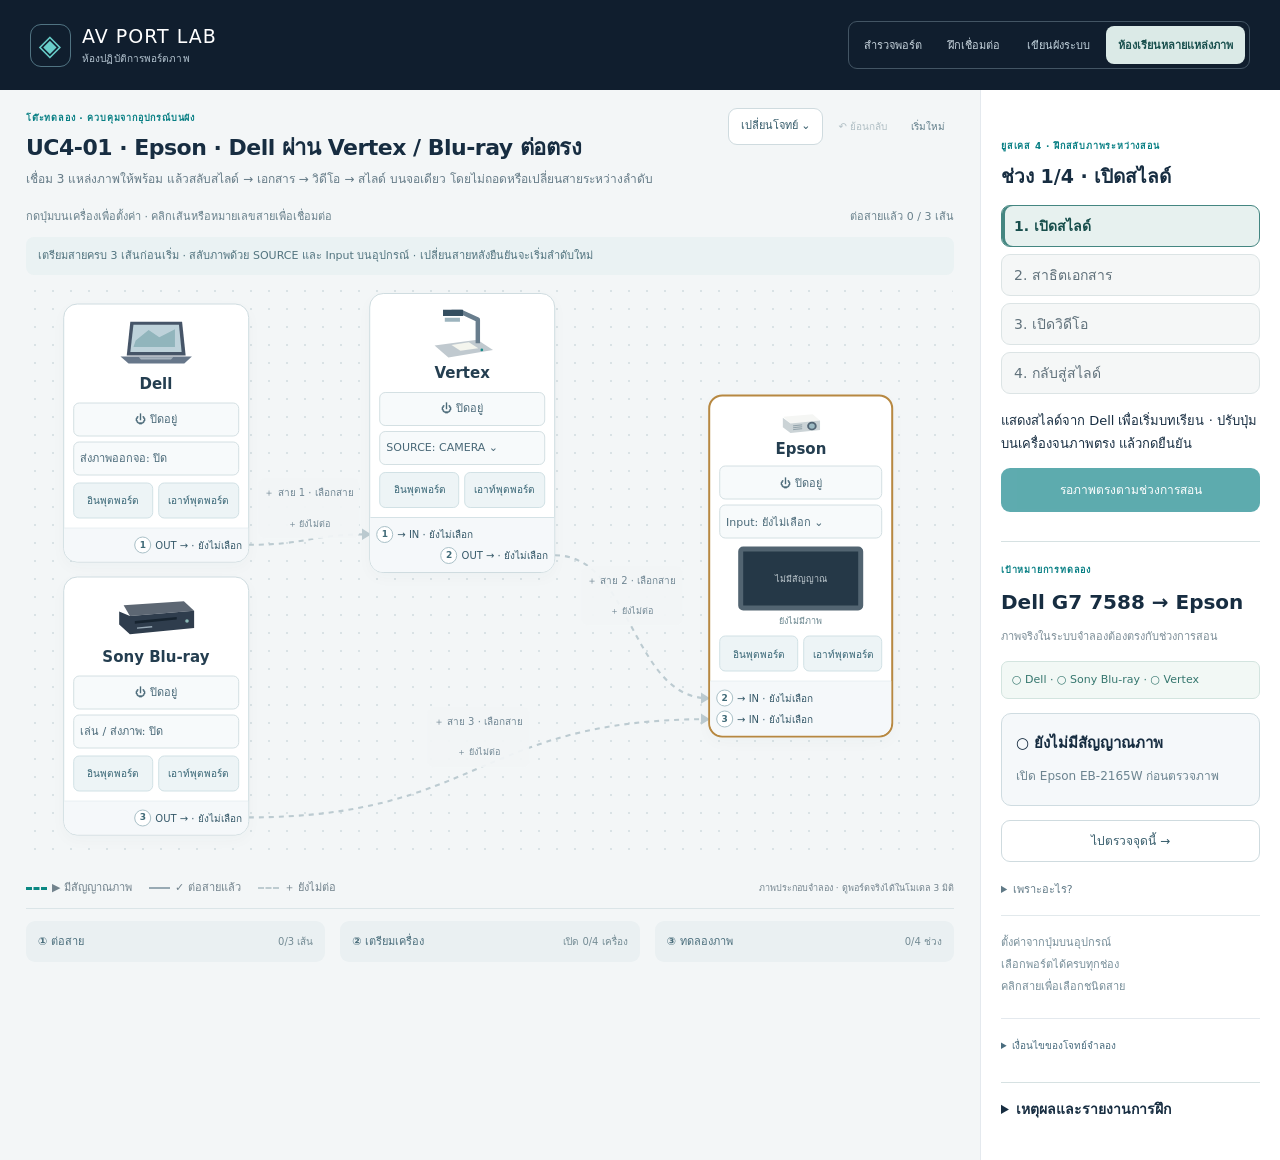
==== classroom.html @ a7394ab8 "Add use case 4: switch slides, document camera and video through four classroom exercises" ====
<!doctype html>
<html lang="th">
<head>
<meta charset="utf-8"><meta name="viewport" content="width=device-width,initial-scale=1">
<meta name="theme-color" content="#101e2e"><meta name="description" content="สำรวจพอร์ตบนโมเดล 3 มิติ และฝึกเชื่อมต่อระบบภาพ 18 โจทย์ พร้อมติดตามแหล่งภาพและผลจำลอง">
<title>ห้องเรียนหลายแหล่งภาพ · AV Port Lab</title>
<link rel="stylesheet" href="src/classroom.css?v=20261024-classroom">
<link rel="stylesheet" href="src/port-lab.css?v=20261024-classroom">
<link rel="stylesheet" href="src/connection-table.css?v=20261024-classroom">
<script defer src="vendor/three.min.js"></script><script defer src="vendor/OrbitControls.js"></script><script defer src="vendor/GLTFLoader.js"></script>
<script type="module" src="src/port-lab.mjs?v=20261024-classroom"></script>
</head>
<body class="classroom-mode" data-activity="classroom">
<header class="topbar"><a class="brand" href="index.html"><span class="brand-icon" aria-hidden="true">◈</span><span>AV <b>PORT LAB</b><small>ห้องปฏิบัติการพอร์ตภาพ</small></span></a><div class="course">การใช้และบำรุงรักษาเครื่องมือทางเทคโนโลยีการศึกษา<span>เทคโนโลยีและสื่อสารการศึกษา</span></div><nav class="mode-switch" aria-label="โหมดการเรียนรู้"><button type="button" id="mode-explore" aria-pressed="true">สำรวจพอร์ต</button><button type="button" id="mode-connect" aria-pressed="false">ฝึกเชื่อมต่อ</button><a class="diagram-nav" href="diagram.html">เขียนผังระบบ</a><a class="diagram-nav" href="classroom.html" aria-current="page">ห้องเรียนหลายแหล่งภาพ</a></nav></header>
<main class="workspace">
<aside class="library"><div class="section-title"><span>01 / อุปกรณ์</span><span class="count">5 โมเดล</span></div><h1>เริ่มจากอุปกรณ์<br>ที่อยากสำรวจ</h1><p class="muted intro">เลือกโมเดล แล้วหมุนดูช่องต่อ<br>หรือเลือกพอร์ตเพื่อดูรายละเอียด</p><nav id="devices" aria-label="เลือกอุปกรณ์"></nav><div class="library-foot"><span class="tiny-title">เป้าหมายการเรียนรู้</span><p>รู้จักพอร์ต · เข้าใจ IN / OUT<br>เตรียมพร้อมเชื่อมต่อสัญญาณภาพ</p><div class="progress-track"><span></span></div><small>ขั้นที่ 1 จาก 3 · สำรวจพอร์ต</small></div></aside>
<section class="stage" aria-label="พื้นที่โมเดลสามมิติ"><div class="stage-head"><div><span id="device-category" class="eyebrow">COMPUTER / SOURCE</span><h2 id="device-title">Dell G7 7588</h2><p id="stage-meta">กำลังเตรียมโมเดล…</p></div><span class="live-label"><i></i> 3D INTERACTIVE</span></div><div id="viewport" tabindex="0" aria-describedby="viewport-hint" aria-label="โมเดล 3 มิติ ลากเพื่อหมุน ใช้ปุ่มมุมมองหรือเลือกชื่อพอร์ตเพื่อสำรวจ"><canvas id="scene" aria-label="ภาพโมเดลสามมิติ"></canvas><div id="loader" role="status"><div class="spinner"></div><strong id="load-message">กำลังโหลดโมเดล</strong><span>เตรียมพื้นที่สำรวจของคุณ</span><button id="retry" hidden>ลองโหลดอีกครั้ง</button></div><div class="view-buttons" aria-label="มุมมองโมเดล"><button data-view="overview" title="ดูทั้งเครื่อง" class="active">ทั้งเครื่อง</button><button data-view="front">หน้า</button><button data-view="back">หลัง</button><button data-view="left">ซ้าย</button><button data-view="right">ขวา</button></div></div><div class="stage-bottom"><div class="stage-status"><div><span class="legend-dot"></span> <span id="selection-label">เลือกพอร์ตจากรายการ หรือคลิกบนตัวเครื่อง</span></div><div class="mouse-help" id="viewport-hint" aria-label="วิธีควบคุมโมเดลด้วยเมาส์"><span>กดซ้ายค้างแล้วลาก: หมุน</span><span>หมุนล้อเมาส์: ซูม</span><span>กดขวาค้างแล้วลาก: เลื่อนตำแหน่ง</span></div></div><button id="reset-view" class="text-button">↺ รีเซ็ตมุมมอง</button></div><div class="review-banner" id="review-banner" hidden><span>โหมดปรับเทียบ: เลือกชื่อพอร์ต แล้วคลิกผิวหน้าช่องต่อบนโมเดล</span><button id="save-point" disabled>ใช้จุดที่คลิก</button></div></section>
<section id="lesson-visual" class="system-table" aria-label="โต๊ะทดลองเชื่อมต่อภาพ" hidden></section>
<aside class="inspector"><div id="lesson-pane" hidden></div><div class="inspector-tabs"><button class="tab active" data-tab="ports">พอร์ตและหน้าที่</button><button class="tab" data-tab="review">ตรวจตำแหน่ง</button></div><div id="port-pane"><div class="ports-heading"><span class="tiny-title">02 / ช่องต่อของอุปกรณ์</span><span id="port-count" class="count"></span></div><label class="search"><span aria-hidden="true">⌕</span><input id="port-search" type="search" placeholder="ค้นหา HDMI, USB, RGB…" aria-label="ค้นหาพอร์ต"></label><div class="filters" aria-label="กรองพอร์ต"><button data-filter="all" class="active">ทั้งหมด</button><button data-filter="video">ภาพ</button><button data-filter="other">เสียง / อื่น ๆ</button></div><div id="ports" class="ports" aria-label="รายการพอร์ต"></div><div id="detail" class="detail" aria-live="polite"><div class="empty-detail"><span>↖</span><p>เลือกพอร์ตเพื่อดูหน้าที่<br>ทิศทางสัญญาณ และเอกสารอ้างอิง</p></div></div></div><div id="review-pane" hidden><div class="review-intro"><span class="tiny-title">สำหรับอาจารย์ / ผู้ตรวจ</span><h3>ตำแหน่งถูกต้อง<br>ก่อนนำไปฝึก</h3><p>เลือกชื่อพอร์ตจากแท็บแรก แล้วคลิกผิวหน้าของช่องต่อนั้นเพื่อปรับจุดเสียบสาย</p></div><label class="switch-row"><input type="checkbox" id="calibration-mode"> เปิดโหมดปรับเทียบตำแหน่ง</label><div id="review-current" class="review-card">ยังไม่ได้เลือกพอร์ต</div><button id="approve" class="primary" disabled>ยืนยันตำแหน่งที่เลือก</button><button id="discard-local" class="outline" disabled>คืนค่าตำแหน่งเดิมของพอร์ตนี้</button><div class="review-status" id="review-summary"></div><div class="transfer"><button id="export" class="outline">↓ ส่งออกผลตรวจ JSON</button><label class="import-button">↑ นำเข้าผลตรวจ<input id="import" type="file" accept=".json,application/json"></label></div><p class="muted small">ผลปรับเทียบเก็บในเบราว์เซอร์นี้ ส่งออกไฟล์เพื่อส่งต่อได้ การกดยืนยันตำแหน่งไม่เปลี่ยนสเปกพอร์ตหรือให้คะแนนผู้เรียน</p></div><footer class="inspector-foot"><span>อ้างอิงจากเอกสารรายอุปกรณ์</span><a href="docs/PORT_AUDIT_TH.md" target="_blank" rel="noopener">ดูรายงาน ↗</a></footer></aside>
</main>
<div id="toast" role="status" aria-live="polite"></div>
<noscript><p class="fatal">กรุณาเปิด JavaScript เพื่อใช้โมเดลสามมิติ</p></noscript>
</body></html>
---- src/classroom.css ----
/* UC4 adds a teaching sequence; device controls stay on the shared board. */
.classroom-mode .mode-switch [aria-current="page"] {background:#dbeae7;color:#174e4c;border-radius:8px;padding:9px 12px;font-weight:700}
.classroom-mode #learning-mode,.classroom-mode .mode-label,.classroom-mode #next-source {display:none!important}
.classroom-sequence {padding:18px 0 20px;border-bottom:1px solid #d6e1e2;margin-bottom:18px}
.classroom-sequence h2 {font-size:19px;line-height:1.55;margin:9px 0 14px}
.classroom-sequence ol {list-style:none;padding:0;margin:0 0 16px;display:grid;gap:7px}
.classroom-sequence li {border:1px solid #dce4e5;border-radius:9px;padding:9px 12px;color:#61727c;background:#f5f7f7}
.classroom-sequence li[data-state="current"] {border-color:#448681;color:#174e4c;background:#e7f1ef;font-weight:700;box-shadow:inset 3px 0 #448681}
.classroom-sequence li[data-state="done"] {color:#285b4b;background:#edf4ed}
.classroom-sequence p,.classroom-report p {font-size:13px;line-height:1.7}
.classroom-sequence button:disabled {opacity:.65;cursor:default}
.classroom-report {border-top:1px solid #d6e1e2;padding-top:15px;margin-top:18px}
.classroom-report summary {cursor:pointer;font-weight:700;margin-bottom:12px}
.classroom-report label {display:block;font-size:13px;line-height:1.6;margin:10px 0}
.classroom-report textarea {box-sizing:border-box;width:100%;font:inherit;font-size:13px;border:1px solid #acbec2;border-radius:8px;padding:10px;resize:vertical;margin-bottom:10px}
@media(min-width:1100px){.classroom-mode .topbar .course{display:none}}
@media(max-width:750px){.classroom-mode .topbar{flex-wrap:wrap}.classroom-mode .mode-switch{flex-wrap:wrap}}
---- src/port-lab.css ----
:root{--navy:#101e2e;--ink:#172d41;--muted:#778694;--teal:#087f84;--line:#e4e9ee;--bg:#f5f7f9;--gold:#b57822;--sans:"Noto Sans Thai","Leelawadee UI",Tahoma,system-ui,sans-serif}*{box-sizing:border-box}body{margin:0;color:var(--ink);font-family:var(--sans);font-size:14px;background:var(--bg)}button,input{font:inherit}button,a,input{touch-action:manipulation}button{cursor:pointer}button:disabled{cursor:not-allowed;opacity:.45}button:focus-visible,a:focus-visible,input:focus-visible,#viewport:focus-visible{outline:3px solid #e4ae4b;outline-offset:3px}a{color:var(--teal)}button{border:0}button[hidden],[hidden]{display:none!important}.topbar{height:90px;background:var(--navy);color:#fff;display:flex;align-items:center;padding:0 30px;gap:38px}.brand{display:flex;gap:11px;text-decoration:none;color:#fff;font-size:19px;font-family:system-ui,sans-serif;letter-spacing:1px;align-items:center}.brand b{font-weight:500}.brand small{display:block;font-size:10px;font-family:var(--sans);letter-spacing:.1px;color:#b6c6d2;margin-top:4px}.brand-icon{border:1px solid #507382;width:41px;height:43px;display:grid;place-items:center;font-size:29px;color:#69cfcb;border-radius:11px}.course{border-left:1px solid #354354;padding-left:30px;color:#e5ebef;font-size:12px;line-height:1.8}.course span{display:block;color:#8399aa;font-size:11px}.phase{margin-left:auto;border:1px solid #3b535d;border-radius:25px;padding:8px 13px;white-space:nowrap;font-size:11px;color:#bfd5d7}.phase i,.live-label i{display:inline-block;width:6px;height:6px;border-radius:100%;background:#53c6ba;margin-right:6px}.workspace{display:grid;grid-template-columns:245px minmax(340px,1fr) 350px;height:calc(100dvh - 90px);min-height:650px}.library{padding:28px 21px 22px;border-right:1px solid var(--line);display:flex;flex-direction:column;background:#fff;overflow:auto}.section-title,.ports-heading{display:flex;align-items:center;justify-content:space-between;gap:6px}.section-title>span:first-child,.tiny-title,.eyebrow{font-size:10px;font-weight:600;letter-spacing:1.2px;color:var(--teal)}.count{font-size:10px;background:#edf1f4;border-radius:5px;padding:3px 7px;color:#647687;white-space:nowrap}h1{font-size:23px;line-height:1.55;letter-spacing:-.6px;margin:23px 0 9px;font-weight:600}.muted{color:var(--muted);line-height:1.8}.intro{font-size:11px;margin:0 0 24px}.device{background:white;border:1px solid transparent;width:100%;display:flex;text-align:left;align-items:center;gap:10px;padding:13px 10px;margin:0 0 6px;border-radius:11px;color:var(--ink);position:relative}.device:hover{background:#f5f8fa}.device.active{border-color:#a6d2d3;background:#edf7f6;box-shadow:0 3px 12px #087f8408}.device.active:before{position:absolute;content:"";width:3px;height:22px;background:var(--teal);left:-1px;border-radius:3px}.device .device-icon{width:35px;height:36px;display:grid;place-items:center;color:#85939f}.device.active .device-icon{color:var(--teal)}.device svg{width:30px;height:30px}.device strong{display:block;font-size:11px;font-weight:600}.device small{font-size:10px;color:#85929c;display:block;margin-top:3px}.device .arrow{margin-left:auto;color:#8eacac;font-size:14px}.library-foot{margin-top:auto;padding-top:25px}.library-foot p{font-size:11px;line-height:1.9;color:#758593}.library-foot small{font-size:9px;color:#8e9ca7}.progress-track{height:3px;background:#eaf0f3;border-radius:4px;margin:13px 0 7px}.progress-track span{height:100%;width:33.33%;background:var(--teal);display:block;border-radius:4px}.stage{display:flex;flex-direction:column;min-width:0;position:relative;background:#f4f6f8;overflow:hidden}.stage-head{display:flex;justify-content:space-between;padding:30px 30px 0;align-items:start;gap:10px;position:relative;z-index:1;pointer-events:none}.eyebrow{font-family:system-ui,sans-serif;font-size:9px;letter-spacing:1.5px}.stage h2{font-size:26px;font-weight:500;letter-spacing:-.6px;margin:7px 0 4px}.stage-head p{font-size:10px;color:#8b99a4;margin:0}.live-label{color:#81919d;font-size:8px;letter-spacing:1px;font-family:system-ui,sans-serif;padding-top:6px;white-space:nowrap}.live-label i{width:5px;height:5px;background:#589e96}#viewport{position:relative;flex:1;min-height:340px;overflow:hidden;background:radial-gradient(ellipse at 52% 48%,#ffffff 0%,#f0f3f6 65%,#e9eef2 100%)}#scene{display:block;width:100%;height:100%;touch-action:none}.view-buttons{display:flex;position:absolute;bottom:20px;left:50%;transform:translateX(-50%);background:#fffdfc;border:1px solid #dfe6ec;border-radius:9px;padding:4px;box-shadow:0 4px 15px #233a4c07;white-space:nowrap}.view-buttons button{font-size:10px;padding:8px 13px;color:#81909b;border-radius:6px;background:transparent}.view-buttons button.active{background:var(--ink);color:white}.stage-bottom{min-height:51px;display:flex;justify-content:space-between;gap:12px;align-items:center;padding:10px 22px;border-top:1px solid #e0e6eb;background:#f9fafb;font-size:10px;color:#768895}.legend-dot{width:7px;height:7px;display:inline-block;border:1px solid var(--teal);background:#c4e6e3;border-radius:100%;margin-right:5px}.text-button{font-size:10px;color:#617887;background:none;white-space:nowrap;padding:7px}.review-banner{background:#fff4dc;border-top:1px solid #ecd7ad;padding:10px 18px;display:flex;align-items:center;gap:8px;justify-content:space-between;font-size:10px;color:#90601e}.review-banner button{border-radius:6px;color:white;background:#9e6a21;padding:7px 11px;white-space:nowrap}#loader{position:absolute;inset:0;display:flex;flex-direction:column;align-items:center;justify-content:center;gap:12px;background:#f3f6f9ed;z-index:5}#loader strong{font-size:12px;font-weight:500}#loader span{font-size:10px;color:#7b8e9d}#retry{background:var(--teal);color:white;padding:10px 18px;border-radius:7px}.spinner{width:30px;height:30px;border-radius:100%;border:2px solid #cce1e3;border-top-color:var(--teal);animation:spin 1s linear infinite}@keyframes spin{to{transform:rotate(360deg)}}.inspector{background:white;border-left:1px solid var(--line);display:flex;flex-direction:column;min-width:0;overflow:auto}.inspector-tabs{display:flex;border-bottom:1px solid var(--line);padding:0 20px;min-height:60px;flex-shrink:0}.tab{background:none;flex:1;font-size:11px;color:#94a1aa;border-bottom:2px solid transparent}.tab.active{color:var(--teal);border-bottom-color:var(--teal);font-weight:600}#port-pane,#review-pane{padding:24px 21px 0}.ports-heading{margin-bottom:16px}.tiny-title{font-size:9px;letter-spacing:.8px}.search{display:flex;align-items:center;gap:10px;background:#f6f8fa;border:1px solid #e8edf1;border-radius:7px;padding:8px 11px;color:#7a8d9b}.search span{font-size:21px;line-height:1}.search input{border:0;background:transparent;outline:0!important;min-width:0;width:100%;font-size:11px;color:var(--ink)}.filters{display:flex;gap:6px;padding:13px 0 16px}.filters button{font-size:9px;background:#fff;border:1px solid #e5eaee;border-radius:20px;padding:5px 10px;color:#8796a0}.filters button.active{background:#eaf6f4;color:var(--teal);border-color:#bfdfdc}.ports{max-height:220px;overflow:auto;scrollbar-width:thin;padding-right:3px}.port{width:100%;padding:10px 9px;border:1px solid #e9edf0;border-radius:8px;background:#fff;display:flex;gap:9px;align-items:center;text-align:left;margin-bottom:7px;color:var(--ink)}.port:hover{background:#f6f9fa}.port.active{background:#f0f8f7;border-color:#9bcecb}.port-symbol{border-radius:5px;background:#f1f4f6;color:#7d8d99;font-size:10px;font-family:monospace;display:grid;place-items:center;min-width:32px;height:29px}.port.active .port-symbol{background:#def0ed;color:var(--teal)}.port-title{font-size:10px;font-weight:500;display:block;line-height:1.5}.port-subtitle{font-size:9px;color:#92a0aa;margin-top:2px;display:block}.port-direction{margin-left:auto;font-size:8px;letter-spacing:.3px;border-radius:4px;padding:3px 5px;background:#eef4f7;color:#65849c;white-space:nowrap}.port-direction.out{background:#fff4e4;color:#a37a3c}.mapping-dot{display:inline-block;width:5px;height:5px;border-radius:100%;background:#b6c0c7;margin-right:4px}.mapping-dot.candidate{background:#d5a048}.mapping-dot.reviewed{background:#24988c}.detail{margin-top:18px;border-top:1px solid var(--line);padding-top:19px}.detail-top{display:flex;align-items:center;justify-content:space-between;gap:8px}.detail h3{font-size:16px;line-height:1.6;margin:7px 0 12px;font-weight:600;overflow-wrap:anywhere}.badge{font-size:8px;padding:4px 6px;background:#e9f5ef;color:#387f66;border-radius:4px;display:inline-block}.badge.amber{background:#fff2df;color:#a16d21}.badge.gray{background:#eef1f4;color:#82919c}.detail .info-row{display:flex;justify-content:space-between;gap:12px;font-size:10px;margin:10px 0;line-height:1.6}.info-row>span:first-child{color:#8a99a4}.info-row>span:last-child{text-align:right;max-width:65%}.detail-note{font-size:10px;line-height:1.9;color:#7b8b99;background:#f7f9fa;border-radius:7px;padding:10px 12px;margin:13px 0}.detail .source-link{display:block;font-size:10px;line-height:1.8;margin:7px 0;text-decoration:none}.source-link:hover{text-decoration:underline}.source-link small{color:#9aa6af;font-size:8px}.focus-button{width:100%;padding:9px 10px;border:1px solid #c1dad9;color:var(--teal);background:#f7fcfb;border-radius:7px;font-size:10px;margin-top:12px}.empty-detail{padding:14px 8px;text-align:center;color:#99a7b0}.empty-detail span{font-size:25px;color:#b5c7cf}.empty-detail p{font-size:11px;line-height:1.9}.inspector-foot{margin-top:auto;border-top:1px solid var(--line);padding:14px 21px;display:flex;justify-content:space-between;gap:8px;font-size:8px;color:#95a2ac}.inspector-foot a{text-decoration:none}.review-intro h3{font-size:22px;line-height:1.6;font-weight:500;margin:13px 0}.review-intro p{font-size:11px;color:#84949f;line-height:1.9}.switch-row{display:flex;align-items:center;gap:9px;font-size:11px;margin:24px 0 18px}.switch-row input{accent-color:var(--teal);width:17px;height:17px}.review-card{background:#f4f7f9;padding:14px;border-radius:8px;font-size:11px;line-height:1.9;overflow-wrap:anywhere;margin-bottom:16px}.primary,.outline,.import-button{display:block;width:100%;border-radius:7px;font-size:10px;padding:11px 10px;text-align:center;margin-bottom:9px}.primary{background:var(--teal);color:white}.outline,.import-button{background:white;border:1px solid #dce5e9;color:#597786}.import-button{cursor:pointer}.import-button input{display:none}.small{font-size:9px}.review-status{font-size:10px;margin:17px 0;color:#6f8593;line-height:1.8}.transfer{border-top:1px solid var(--line);padding-top:18px}#toast{position:fixed;bottom:24px;left:50%;transform:translate(-50%,20px);background:#132c3e;color:white;padding:12px 19px;border-radius:9px;box-shadow:0 6px 25px #132c3e25;opacity:0;pointer-events:none;transition:.2s;z-index:50;max-width:90vw;font-size:12px}#toast.show{opacity:1;transform:translate(-50%,0)}.fatal{position:fixed;top:100px;left:20%;right:20%;background:#fff0e4;padding:20px;color:#923;z-index:50}@media(min-width:1550px){.workspace{grid-template-columns:280px minmax(500px,1fr) 390px}.library{padding:35px 28px}.stage-head{padding:37px 40px 0}.ports{max-height:280px}.device{padding:17px 12px}.device strong{font-size:12px}}@media(max-width:1130px){.workspace{grid-template-columns:200px minmax(280px,1fr) 305px}.topbar{padding:0 20px;gap:22px}.course{font-size:10px;padding-left:20px}.library{padding:24px 14px}h1{font-size:21px}.stage-head{padding:25px 20px 0}.stage h2{font-size:22px}.live-label{display:none}#port-pane,#review-pane{padding:22px 16px 0}.view-buttons button{padding:8px 10px}.device strong{font-size:10px}}@media(max-width:850px){.topbar{height:74px}.course{display:none}.workspace{height:auto;min-height:calc(100dvh - 74px);grid-template-columns:1fr;grid-template-rows:auto 520px auto}.library{padding:15px 16px;border-right:0;border-bottom:1px solid var(--line);overflow:hidden}.library .section-title,.library h1,.intro,.library-foot{display:none}#devices{display:flex;gap:7px;overflow-x:auto}.device{min-width:155px;margin:0;gap:6px;padding:10px 7px}.device .device-icon{width:28px}.device svg{width:25px}.device .arrow{display:none}.device strong{font-size:9px}.device small{font-size:8px}.stage-head{padding-top:22px}.stage h2{font-size:24px}.inspector{border-left:0;border-top:1px solid var(--line)}.inspector-tabs{min-height:52px}#port-pane{display:grid;grid-template-columns:1fr 1fr;gap:0 24px}.ports-heading,.search,.filters{grid-column:1}.ports{grid-column:1;max-height:290px;grid-row:4/6}.detail{grid-column:2;grid-row:1/6;border-top:0;border-left:1px solid var(--line);margin:0;padding:0 0 20px 22px}.inspector-foot{margin-top:20px}.phase{font-size:9px;padding:7px 10px}.review-intro h3 br{display:none}}@media(max-width:520px){.topbar{padding:0 16px}.brand{font-size:16px}.brand-icon{width:34px;height:37px}.phase{font-size:8px}.workspace{grid-template-rows:auto 470px auto}.stage-head{padding:22px 20px 0}.stage-bottom{font-size:9px;padding:8px 14px}.stage-bottom .text-button{font-size:9px}.stage-head p{font-size:9px}#port-pane{display:block;padding:22px 18px 0}.ports{max-height:220px}.detail{border-left:0;border-top:1px solid var(--line);margin-top:18px;padding:18px 0}.detail h3{font-size:18px}.port-title{font-size:11px}.port-subtitle{font-size:10px}.review-banner{flex-wrap:wrap}.live-label{display:none}}@media(prefers-reduced-motion:reduce){*{animation-duration:.01ms!important;transition:none!important}}

/* Muted backgrounds separate each device silhouette from the viewing surface.
   Transparent WebGL and Canvas renderers both reveal these CSS backgrounds. */
#viewport[data-device="dell"]{background:#dbe4e9}
#viewport[data-device="epson"]{background:#71818b}
#viewport[data-device="bluray"]{background:#e2ddd4}
#viewport[data-device="tv"]{background:#dce3df}
#viewport[data-device="vertex"]{background:#77838c}

.stage-status{min-width:0;flex:1}
.mouse-help{display:flex;flex-wrap:wrap;gap:2px 12px;margin-top:4px;color:#52616b;font-size:10px;line-height:1.6}
.mouse-help span{white-space:nowrap}
.stage-bottom>.text-button{flex-shrink:0}

/* Use case 2: a compact connection workbench around the existing 3D viewer. */
.mode-switch{margin-left:auto;display:flex;gap:4px;border:1px solid #435564;border-radius:9px;padding:4px;white-space:nowrap}
.mode-switch button{background:transparent;color:#c6d3dc;border-radius:5px;font-size:11px;padding:8px 11px}
.mode-switch button[aria-pressed="true"]{background:#e2efed;color:#145d61}
#lesson-pane{padding:24px 21px 16px}.lesson-heading h3{font-size:23px;margin:8px 0 3px;font-weight:500}.lesson-heading p,.lesson-tip{font-size:11px;color:#6e818e;line-height:1.8;margin:5px 0 12px}
.lesson-progress{display:flex;gap:7px;list-style:none;padding:0;margin:18px 0;counter-reset:steps}.lesson-progress li{counter-increment:steps;flex:1;font-size:10px;color:#7a8995;border-top:3px solid #dce5e9;padding-top:7px}.lesson-progress li:before{content:counter(steps) ". ";}.lesson-progress li.done{color:#087f84;border-color:#087f84}
.lesson-section{border-top:1px solid #e4e9ee;padding:15px 0}.lesson-section h4{font-size:13px;font-weight:600;margin:0 0 10px}.endpoint{margin-top:12px}.endpoint>div{display:flex;justify-content:space-between;align-items:center}.endpoint label,.lesson-input{font-size:11px;font-weight:500}.endpoint button{font-size:10px;color:#087f84;background:none;padding:4px 0 4px 10px}.endpoint select,.lesson-input select{width:100%;font:inherit;font-size:11px;border:1px solid #cdd9df;border-radius:6px;background:#fff;color:#243b4b;padding:10px 8px;margin-top:5px;min-width:0}.lesson-input{display:block;margin:12px 0}
.cable-choices{margin:0;padding:0;border:0;min-width:0}.cable-choice{display:flex;align-items:center;gap:9px;border:1px solid #e2e8ec;border-radius:7px;padding:9px;margin:0 0 7px;cursor:pointer}.cable-choice:has(input:checked){background:#edf7f5;border-color:#94c6c3}.cable-choice input,.lesson-switch input{accent-color:#087f84}.cable-choice strong{display:block;font-size:11px;font-weight:500}.cable-choice small{font-size:9px;line-height:1.6;display:block;color:#758693;margin-top:2px}.lesson-actions{display:flex;gap:8px}.lesson-actions button{flex:1}.lesson-switch{display:flex;align-items:center;gap:8px;font-size:11px;margin:12px 0}.lesson-feedback{padding:13px;border:1px solid #dfcb9c;border-radius:8px;background:#fcf6e9;color:#725727;font-size:11px;line-height:1.8}.lesson-feedback strong{display:block;font-size:12px}.lesson-feedback p{margin:6px 0 0}.lesson-feedback.ready,.lesson-feedback.compatible{color:#185e58;border-color:#aed2c9;background:#edf7f2}.lesson-feedback.indeterminate{background:#f0f4f8;color:#466279;border-color:#bfceda}.lesson-reset{display:block;margin:15px auto;color:#647b88;background:none;font-size:11px}.lesson-assumption{font-size:10px;line-height:1.9;color:#6f808d;border-top:1px solid #e4e9ee;padding-top:12px}.lesson-assumption summary{cursor:pointer;color:#496c7e}.lesson-assumption p{margin:9px 0}.sr-only{position:absolute;width:1px;height:1px;overflow:hidden;clip-path:inset(50%);white-space:nowrap}
.lesson-visual{padding:15px 22px 13px;flex-shrink:0}.signal-diagram{display:grid;grid-template-columns:minmax(0,1fr) 100px minmax(0,1fr);align-items:center;gap:7px}.signal-device{border:1px solid #dce4e8;border-radius:7px;background:#fff;padding:9px 11px;min-width:0}.signal-device b{font-size:11px;font-weight:500;display:block}.signal-device span{font-size:9px;display:block;color:#607785;margin-top:4px;line-height:1.5;overflow-wrap:anywhere}.signal-link{text-align:center;color:#82939f}.signal-link span{font-size:9px;display:block}.signal-link i{display:block;font-style:normal;font-size:27px;line-height:1}.signal-diagram[data-connected="true"] .signal-link{color:#087f84}.lesson-screen{margin-top:9px;display:flex;align-items:center;gap:10px;border:1px solid #d5dfe4;background:#e9eef1;color:#536b7c;padding:10px 12px;border-radius:7px;min-height:55px}.lesson-screen strong{font-size:11px;display:block;font-weight:500}.lesson-screen span{font-size:9px;display:block;margin-top:3px}.lesson-screen small{font-size:9px;margin-left:auto;white-space:nowrap}.screen-test-pattern{width:39px;height:29px;background:#617b8b;border:3px solid #fff;border-radius:3px;flex-shrink:0}.lesson-screen[data-visible="true"]{background:#e6f2ed;border-color:#a6cabc;color:#245e50}.lesson-screen[data-visible="true"] .screen-test-pattern{background:linear-gradient(90deg,#cdd3ba 0 25%,#81a69c 25% 50%,#8198ac 50% 75%,#ab8e9d 75%)}
.practice-mode .stage{min-height:700px}.practice-mode #viewport{min-height:340px}.practice-mode .library-foot .progress-track span{width:66.66%}
@media(max-width:1130px){.mode-switch button{font-size:10px;padding:8px}.lesson-visual{padding:12px 16px}.signal-diagram{grid-template-columns:minmax(0,1fr) 65px minmax(0,1fr)}#lesson-pane{padding:22px 16px 16px}.signal-device{padding:8px}.signal-device b{font-size:10px}}
@media(max-width:850px){.practice-mode .workspace{grid-template-rows:auto 720px auto}.practice-mode .stage{min-height:0}.lesson-visual{padding:12px 20px}.signal-diagram{grid-template-columns:minmax(0,1fr) 100px minmax(0,1fr)}#lesson-pane{max-width:620px;width:100%;margin:0 auto;padding:24px 20px}.topbar{gap:14px}}
@media(max-width:520px){.mode-switch button{font-size:10px;padding:8px}.topbar{gap:10px}.brand{font-size:13px}.brand-icon{display:none}.brand small{font-size:8px}.signal-diagram{grid-template-columns:minmax(0,1fr) 65px minmax(0,1fr)}.lesson-visual{padding:10px 14px}.signal-device b{font-size:9px}.lesson-screen small{display:none}.lesson-screen strong{font-size:10px}.lesson-screen span{font-size:9px}}

/* Scenario selection and per-segment wiring for the reviewed 18-task set. */
.scenario-label{display:block;font-size:11px;margin:11px 0 5px}.scenario-select{width:100%;min-width:0;padding:10px 8px;border:1px solid #cdd9df;border-radius:6px;font:inherit;font-size:11px;background:#fff;color:#243b4b}.scenario-progress{font-size:10px;color:#58727f;margin-top:7px}.lesson-heading #scenario-title{font-size:17px;line-height:1.65;margin-top:13px}
.segment-list{display:flex;flex-direction:column;gap:6px}.segment-choice{font-size:11px;line-height:1.6;padding:9px 10px;border:1px solid #dce5e9;background:#fff;border-radius:6px;text-align:left;color:#476271}.segment-choice[aria-pressed="true"]{border-color:#8cbbb7;background:#edf7f4;color:#175d5b}.scenario-actions{margin:15px 0}.scenario-actions button{font-size:10px}.lesson-target{display:flex;justify-content:space-between;align-items:center;gap:8px;flex-wrap:wrap;margin-bottom:9px;color:#375f6a}.lesson-target strong{font-size:11px;font-weight:500}.lesson-target span{font-size:9px;color:#657e88}.multi-signal-diagram{display:flex;flex-direction:column;gap:5px}.signal-row{display:grid;grid-template-columns:minmax(0,1fr) 72px minmax(0,1fr);gap:7px;align-items:center}.signal-row .signal-device{padding:6px 9px}.signal-row .signal-device b{font-size:10px}.signal-row .signal-device span{font-size:9px;margin-top:2px;line-height:1.35}.signal-row .signal-link i{font-size:22px}.signal-row[data-connected="true"] .signal-link{color:#087f84}.lesson-screen[data-visible="true"][data-correct="false"]{background:#fcf3e4;border-color:#d6ba85;color:#765b2b}.lesson-feedback.wrong_source{background:#fcf3e4;border-color:#d6ba85;color:#765b2b}
.practice-mode .workspace{height:max(800px,calc(100dvh - 90px))}.practice-mode .stage{min-height:0}
@media(max-width:850px){.practice-mode .workspace{height:auto;grid-template-rows:auto 820px auto}.lesson-heading #scenario-title{font-size:18px}}
@media(max-width:520px){.signal-row{grid-template-columns:minmax(0,1fr) 48px minmax(0,1fr);gap:5px}.signal-row .signal-device{padding:6px}.signal-row .signal-device b{font-size:9px}.signal-row .signal-device span{font-size:9px}.lesson-target strong{font-size:10px}.lesson-target span{font-size:9px}.lesson-screen span{overflow-wrap:anywhere}}
---- src/connection-table.css ----
/* The connection workbench. The original port explorer keeps its own layout. */
.practice-mode .workspace{grid-template-columns:minmax(0,1fr) 360px;grid-template-rows:minmax(0,1fr);height:calc(100dvh - 90px);min-height:720px}
.practice-mode .library,.practice-mode .workspace>.stage{display:none}.practice-mode .inspector{overflow:auto;scrollbar-width:thin}.practice-mode .inspector-foot{display:none}
.system-table{display:flex;flex-direction:column;min-width:0;overflow:auto;background:#f3f6f7;padding:25px 30px 0}
.table-toolbar{display:flex;align-items:flex-start;justify-content:space-between;gap:20px}.table-toolbar h2{font-size:23px;font-weight:650;line-height:1.5;letter-spacing:-.5px;margin:6px 0 5px}.table-toolbar p{font-size:12px;color:#657b87;margin:0 0 18px;line-height:1.7}
.quiet-button{border:1px solid #cfdbdf;border-radius:9px;background:#fff;color:#355b6a;padding:10px 14px;font-size:12px;line-height:1.5;white-space:nowrap;min-height:42px}.quiet-button:hover{background:#edf5f4;border-color:#8eb9b9}.full-width{width:100%;margin-bottom:9px}.table-toolbar .quiet-button{margin-top:13px}
.mission-strip{display:flex;justify-content:space-between;align-items:center;gap:12px;background:#fff;border:1px solid #dde7e8;border-left:4px solid #147f80;border-radius:10px;padding:12px 18px;box-shadow:0 3px 10px #283f4903}.mission-label{display:block;color:#6a818b;font-size:10px;margin-bottom:4px}.mission-strip strong{font-size:15px;font-weight:600;color:#214f5d}.mission-strip #source-coverage{font-size:11px;color:#50747a;line-height:1.8;text-align:right}
.board-heading{display:flex;align-items:center;justify-content:space-between;gap:10px;margin:19px 0 0;font-size:11px;color:#69818c}.board-heading strong{font-weight:500}.board-heading>span{white-space:nowrap}
.connection-board{position:relative;flex:1;min-height:440px;margin-top:7px;background-image:radial-gradient(#d9e2e5 .8px,transparent .8px);background-size:18px 18px;border-radius:15px;isolation:isolate}
#system-wires{position:absolute;width:100%;height:100%;inset:0;overflow:visible;pointer-events:none;z-index:0}.system-wire{fill:none;stroke:#bccbd1;stroke-width:2.1;stroke-dasharray:5 5;vector-effect:non-scaling-stroke}.system-wire.is-connected{stroke:#8c9fa9;stroke-width:3;stroke-dasharray:none}.system-wire.is-live{stroke:#0b8883;stroke-width:4}.system-wire.is-wrong,.system-wire.has-issue{stroke:#ac7b31;stroke-width:4}
.board-device{position:absolute;transform:translate(-50%,-50%);width:19%;max-width:195px;min-height:164px;padding:11px 10px 8px;border:1px solid #cfdce0;border-radius:14px;background:#fff;color:#243e50;box-shadow:0 5px 15px #26415107;text-align:center;z-index:2;transition:border-color .15s,box-shadow .15s}.board-device:hover{border-color:#80aaa9;box-shadow:0 7px 20px #26415110}.board-device.involved{border-color:#aac9c8}.board-device[aria-pressed="true"]{border:2px solid #3e8e8c;box-shadow:0 0 0 4px #0e87820b}.board-device.issue{border:2px solid #b78841}.device-role{display:block;color:#82939a;font-size:9px;white-space:nowrap}.device-art{height:75px;display:block;margin:3px auto}.device-art svg{width:100%;height:100%;max-width:140px}.board-device>strong{font-size:14px;display:block;font-weight:650}.node-state{display:block;font-size:10px;color:#7d8991;margin:5px 0 3px}.node-state[data-on="true"]{color:#237b6d}.node-port-state{font-size:10px;display:block;color:#596e7c;line-height:1.6;overflow-wrap:anywhere;min-height:16px}.node-selection{display:block;color:#758d94;font-size:9px;margin:8px -10px -8px;padding:6px 3px;border-top:1px solid #edf1f2;border-radius:0 0 12px 12px;background:#f9fbfb;min-height:26px}.board-device[aria-pressed="true"] .node-selection{color:#196e6a;background:#edf7f5}.board-device.issue .node-selection{color:#926320;background:#fcf5e8}
.wire-label{position:absolute;transform:translate(-50%,-50%);padding:5px 8px;background:#f3f6f7ed;border:1px solid transparent;border-radius:7px;max-width:21%;z-index:3;color:#728895;line-height:1.4;text-align:center;min-height:36px}.wire-label strong{font-size:10px;font-weight:500;display:block}.wire-label small{font-size:9px;display:block;overflow-wrap:anywhere;margin-top:3px;color:#617c87}.wire-label.is-selected{border-color:#a9c9c6;background:#eff8f5;color:#216d68}.wire-label.is-live{color:#0b756f}.wire-label.has-issue{border-color:#c39a5a;color:#986b29;background:#fff8eb}
.board-legend{display:flex;align-items:center;gap:17px;flex-wrap:wrap;padding:9px 0 16px;color:#72838d;font-size:10px}.board-legend>span{display:flex;align-items:center;gap:5px}.legend-wire{display:inline-block;width:21px;border-top:2px solid #98aab4}.legend-wire.live{border-color:#0b8883;border-top-width:3px}.legend-wire.pending{border-top-style:dashed;border-color:#bdcbd0}.simulation-note{margin-left:auto;font-size:9px}
.table-steps{display:flex;border-top:1px solid #dbe4e7;padding:15px 0 17px;gap:8px}.table-steps button{flex:1;display:grid;grid-template-columns:29px 1fr;column-gap:8px;align-items:center;text-align:left;color:#718491;padding:9px 12px;border:1px solid transparent;border-radius:10px;background:transparent;min-height:57px}.table-steps button:hover{background:#e9eff0}.table-steps button>span{grid-row:1/3;border:1px solid #c4d1d5;border-radius:50%;height:27px;width:27px;text-align:center;line-height:27px;font-size:12px}.table-steps b{font-size:12px;font-weight:550}.table-steps small{font-size:9px;margin-top:3px}.table-steps [aria-current="step"]{color:#176b68;background:#e1f0ed;border-color:#a5c9c4}.table-steps [aria-current="step"]>span{background:#167e7a;color:#fff;border-color:#167e7a}
.practice-mode #lesson-pane{padding:27px 24px 20px;max-width:none;margin:0;width:100%}.work-panel-head{margin-bottom:23px}.work-panel-head h2{font-size:24px;font-weight:650;letter-spacing:-.5px;margin:6px 0}.work-panel-head p{font-size:12px;color:#6c818e;line-height:1.8;margin:0}.field-label{display:block;font-size:11px;color:#526f7c;margin:0 0 6px}
#lesson-pane select{font:inherit;font-size:12px;line-height:1.6;border:1px solid #cbd8de;border-radius:8px;color:#254857;background:#fff;width:100%;max-width:100%;min-height:44px;padding:9px 8px}#lesson-pane select:focus-visible,dialog select:focus-visible{outline:3px solid #deb26b;outline-offset:2px}
#segment-select{margin-bottom:20px;background:#f5f8f9!important}.practice-mode .endpoint{padding:12px 11px;border:1px solid #dde6e9;border-radius:10px;margin:0 0 9px;background:#fff}.endpoint.selected-field{background:#f5faf8;border-color:#a6c9c3}.practice-mode .endpoint>div{display:flex;align-items:center;justify-content:space-between;gap:8px;margin-bottom:8px}.practice-mode .endpoint label{font-size:11px;font-weight:600;color:#3e6372}.model-link{background:none;padding:3px 0;color:#447e80;font-size:10px;text-align:right}.model-link:hover{text-decoration:underline}.endpoint>small{display:block;margin:7px 0 0;color:#748893;font-size:10px}.text-toggle{color:#557481;background:transparent;font-size:11px;padding:8px 0;min-height:38px}.text-toggle:hover{color:#087f84;text-decoration:underline}
.table-cables{border:0;padding:0;margin:12px 0 17px;min-width:0}.table-cables legend{font-size:12px;color:#3e5f70;font-weight:600;margin-bottom:9px}.table-cables label{display:flex;align-items:center;gap:10px;margin:0 0 7px;padding:10px 11px;min-height:49px;border:1px solid #dce5e9;border-radius:8px;cursor:pointer;font-size:12px}.table-cables label:has(input:checked){background:#eff8f6;border-color:#83b8b2}.table-cables input,.device-setting-card input{accent-color:#087f84;width:17px;height:17px;flex-shrink:0}.table-cables small{display:block;font-size:9px;color:#748893;line-height:1.6;margin-top:3px}
.practice-mode #lesson-pane .primary,dialog .primary{min-height:44px;font-size:12px;padding:12px 13px;border-radius:9px;line-height:1.5}.practice-mode #lesson-pane .primary:hover:not(:disabled),dialog .primary:hover:not(:disabled){background:#086d73}
.settings-tabs{display:flex;flex-wrap:wrap;gap:6px;margin-bottom:18px}.settings-tabs button{padding:8px 10px;background:#f5f7f8;color:#607784;border:1px solid #dce4e8;font-size:11px;border-radius:8px;min-height:39px}.settings-tabs [aria-pressed="true"]{color:#176b69;background:#eaf5f1;border-color:#96beb9}.device-setting-card{padding:17px;border:1px solid #d7e3e7;border-radius:12px;background:#f9fbfb;margin-bottom:18px}.device-setting-card h3{font-size:16px;margin:0 0 19px;font-weight:600}.device-setting-card>label{display:block;color:#355b6a;font-size:12px;line-height:1.8;margin:19px 0 8px}.device-setting-card .power-setting,.device-setting-card .output-setting{display:flex;gap:9px;align-items:center;margin:16px 0}.setting-note{font-size:11px;color:#7a8d97;line-height:1.8;margin:10px 0 0}
#phase-action{margin-top:15px}#phase-action .quiet-button{margin-bottom:10px}.work-panel-foot{display:flex;justify-content:space-between;gap:8px;border-top:1px solid #e2e9ec;margin-top:23px;padding-top:9px}.work-panel-foot .text-toggle{font-size:10px;text-align:left}.lesson-assumption{margin-top:8px;font-size:10px}.lesson-assumption summary{min-height:33px;padding:5px 0}.practice-mode .lesson-feedback{margin:15px 0 9px;font-size:12px;line-height:1.8}.practice-mode .lesson-feedback strong{font-size:13px}.feedback-why{font-size:11px;color:#617a87;line-height:1.8;margin:9px 0 15px}.feedback-why summary{cursor:pointer}.feedback-why p{margin:8px 0}.test-summary{background:#f1f5f7;border:1px solid #d6e1e6;padding:16px;border-radius:10px;margin-bottom:18px}.test-summary strong{font-size:15px}.test-summary p{font-size:12px;line-height:1.8;color:#6c8490;margin:8px 0 0}.test-summary[data-visible="true"][data-correct="true"]{background:#edf7f2;border-color:#a7cbc0}.test-summary[data-visible="true"][data-correct="false"]{background:#fdf5e6;border-color:#d2b780}#test-checklist p{color:#5f7d86;font-size:12px;margin:13px 0}#test-checklist{margin-bottom:23px}#lesson-attempts{display:block;font-size:10px;color:#7b8f9b;margin:8px 0 17px}
.display-preview{display:block;height:74px;max-width:130px;margin:9px auto 0;padding:5px;border:5px solid #526471;border-radius:5px;background:#253847;overflow:hidden}.board-device:has(.display-preview) .device-art{height:43px}.display-caption{font-size:10px;color:#66828b;display:block;margin:5px 0 0}.no-picture{color:#c1cbd1;font-size:9px;display:grid;place-items:center;height:100%}.mini-slide,.mini-film,.mini-document{display:block;width:100%;height:100%;position:relative}.mini-slide{background:#edf5f3;padding:7px 8px;text-align:left}.mini-slide i{position:absolute;top:0;bottom:0;left:0;width:18%;background:#84b9b1}.mini-slide b{font-size:9px;display:block;margin-left:20%;color:#3f706f}.mini-slide em{display:block;border-top:3px solid #bfd4cf;border-bottom:3px solid #bfd4cf;height:10px;width:60%;margin:5px 0 0 24%}.mini-film{background:linear-gradient(160deg,#77949e,#3d606d);display:grid;place-items:center}.mini-film i{font-style:normal;color:#e6eeda;font-size:18px}.mini-film em{position:absolute;bottom:2px;left:7px;right:7px;height:2px;background:#b4c8c6}.mini-document{background:#c3d5ca;display:grid;place-items:center}.mini-document i{position:absolute;inset:3px 27%;background:#fffdf5;box-shadow:0 1px 3px #20343420}.mini-document b{position:relative;font-size:8px;color:#708682}.mini-document em{position:absolute;top:70%;height:3px;width:30%;background:#c3d0c6}
dialog{font:inherit;color:var(--ink);border:1px solid #d4e2e6;border-radius:16px;box-shadow:0 18px 90px #0c243c45;padding:24px;background:#fff;max-height:92dvh;max-width:94vw}dialog::backdrop{background:#132b43a8;backdrop-filter:blur(3px)}dialog button:focus-visible{outline:3px solid #dfb36e;outline-offset:3px}.model-dialog{width:1100px;padding:0;overflow:hidden}.model-dialog-head{display:flex;align-items:center;justify-content:space-between;gap:12px;padding:18px 24px;border-bottom:1px solid #e1e8eb}.model-dialog h2{font-size:21px;margin:5px 0 0}.model-context{padding:10px 24px;font-size:12px;color:#386677;background:#edf5f6;border-bottom:1px solid #d9e5e8}.model-dialog-body{display:grid;grid-template-columns:minmax(0,1fr) 260px;height:min(620px,68dvh);min-height:350px}#model-holder{min-width:0;min-height:0;display:flex}#model-holder .stage{width:100%;min-height:0;flex:1}#model-holder .stage-head{display:none}.practice-mode #model-holder #viewport{min-height:0}.model-port-panel{padding:21px 17px;overflow:auto;border-left:1px solid #dce7ea;background:#fff}.model-port-panel h3{font-size:15px;margin:0 0 8px}.model-port-panel>p{font-size:11px;color:#748b98;line-height:1.8;margin:0 0 13px}#model-port-list button{display:block;text-align:left;width:100%;border:1px solid #dbe5e9;background:#fff;border-radius:8px;padding:10px;margin-bottom:7px;color:#3e6171;min-height:50px}#model-port-list strong{font-size:11px;font-weight:500;display:block}#model-port-list small{font-size:10px;color:#7d909a;display:block;margin-top:4px}#model-port-list [aria-pressed="true"]{background:#eef8f4;border-color:#7fb5ad}#model-selection{color:#377f78;font-size:11px;line-height:1.7;margin:15px 0}.model-port-panel>.quiet-button{width:100%;font-size:10px}
.task-dialog{width:520px;padding:27px}.task-dialog header{display:flex;justify-content:space-between;align-items:flex-start;gap:12px}.task-dialog h2{font-size:23px;margin:7px 0}.task-dialog>p{font-size:12px;line-height:1.8;color:#78909b}.task-dialog>label{display:block;margin:24px 0 8px;font-size:12px}.task-dialog .scenario-select{font-size:13px;min-height:47px}.task-dialog #task-preview{padding:15px;background:#f1f6f7;border-radius:9px;margin:15px 0 20px}.task-dialog #task-preview h3{font-size:15px;margin:0 0 8px}.task-dialog #task-preview p{font-size:12px;line-height:1.8;margin:0;color:#64808c}.task-dialog details{margin-top:22px;font-size:12px;color:#5c7785}.task-dialog details summary{cursor:pointer;min-height:35px}#completion-list p{font-size:11px;margin:9px 0}.table-note{font-size:10px;color:#81939c}.reset-dialog{width:440px}.reset-dialog h2{font-size:23px;margin:5px 0 14px}.reset-dialog p{font-size:13px;color:#6a828e;line-height:1.9}.table-actions{display:flex;gap:9px;justify-content:flex-end;margin-top:23px}.table-actions .primary{width:auto;margin:0}
@media(min-width:1600px){.practice-mode .workspace{grid-template-columns:minmax(0,1fr) 390px}.system-table{padding:32px 44px 0}.board-device{max-width:210px}.device-art{height:90px}.board-device>strong{font-size:16px}.connection-board{min-height:480px}.practice-mode #lesson-pane{padding:32px}}
@media(max-width:1150px){.practice-mode .workspace{grid-template-columns:minmax(0,1fr) 310px}.system-table{padding:22px 20px 0}.table-toolbar h2{font-size:19px}.table-toolbar{gap:12px}.table-toolbar .quiet-button{padding:9px;font-size:11px}.practice-mode #lesson-pane{padding:24px 18px}.device-art{height:64px}.board-device{width:21%;padding:10px 7px 7px}.board-device>strong{font-size:13px}.node-port-state{font-size:9px}.node-selection{margin:7px -7px -7px;font-size:8px}.device-role{font-size:8px}.mission-strip strong{font-size:13px}.wire-label{max-width:20%;padding:4px}.wire-label small{font-size:8px}.simulation-note{margin-left:0}.table-steps button{padding:8px 6px;column-gap:5px}.table-steps b{font-size:11px}}
@media(max-width:850px){.practice-mode .workspace{grid-template-columns:minmax(0,1fr);grid-template-rows:auto auto;min-height:0;height:auto}.system-table{padding:20px 18px 0;overflow:visible}.connection-board{flex:none;height:440px;min-height:440px}.practice-mode .inspector{overflow:visible;border-top:1px solid #dce5e8}.practice-mode #lesson-pane{max-width:700px;margin:0 auto;padding:24px 22px}.table-steps{padding:10px 0 14px}.table-toolbar h2{font-size:21px}.board-device{width:20%;}.model-dialog-body{grid-template-columns:minmax(0,1fr) 220px}.model-dialog-head{padding:14px 18px}.model-dialog h2{font-size:19px}.model-port-panel{padding:17px 12px}.model-dialog .stage-bottom{padding:8px 12px}.model-dialog .mouse-help{font-size:8px}.model-dialog .view-buttons button{font-size:9px;padding:8px}.model-dialog .stage-status{min-width:0}.board-legend{padding-bottom:12px}}
@media(max-width:540px){.system-table{padding:17px 10px 0}.table-toolbar{gap:6px}.table-toolbar h2{font-size:17px;line-height:1.6}.table-toolbar p{font-size:10px;margin-bottom:12px}.table-toolbar .quiet-button{font-size:10px;min-height:38px;padding:8px;margin-top:7px}.table-toolbar .tiny-title{font-size:8px;letter-spacing:0}.mission-strip{padding:10px;align-items:start;gap:7px}.mission-strip strong{font-size:11px;line-height:1.7}.mission-strip #source-coverage{font-size:9px;max-width:43%}.board-heading{font-size:9px;gap:7px;margin-top:13px}.connection-board{height:440px;min-height:440px}.board-device{width:25%;min-height:150px;padding:8px 5px 6px;border-radius:10px}.device-art{height:54px}.device-role{font-size:7px;white-space:normal;line-height:1.5;min-height:12px}.board-device>strong{font-size:11px}.node-state{font-size:8px;margin-top:4px}.node-port-state{font-size:8px;min-height:25px;line-height:1.5}.node-selection{font-size:7px;margin:6px -5px -6px;padding:5px 1px;min-height:23px}.board-device:has(.display-preview) .device-art{height:30px}.display-preview{height:57px;padding:2px;border-width:3px}.display-caption{font-size:8px;line-height:1.5;min-height:22px}.mini-slide b{font-size:7px}.mini-film i{font-size:14px}.wire-label{max-width:17%;padding:3px 1px;min-height:30px;background:#f3f6f7;}.wire-label strong{font-size:8px}.wire-label small{display:none}.board-legend{font-size:8px;gap:10px;line-height:1.6}.simulation-note{width:100%;font-size:8px}.table-steps{gap:3px}.table-steps button{padding:7px 5px;grid-template-columns:24px 1fr;column-gap:4px}.table-steps button>span{height:23px;width:23px;line-height:23px;font-size:10px}.table-steps b{font-size:10px}.table-steps small{font-size:8px}.practice-mode #lesson-pane{padding:22px 18px}.model-dialog{max-width:96vw;max-height:96dvh;border-radius:11px}.model-dialog-head{padding:12px}.model-dialog h2{font-size:16px}.model-dialog-head .quiet-button{font-size:10px;padding:8px}.model-context{font-size:10px;padding:9px 12px}.model-dialog-body{grid-template-columns:minmax(0,1fr);grid-template-rows:42dvh minmax(0,1fr);height:77dvh;min-height:0}.model-port-panel{padding:12px 15px;border-left:0;border-top:1px solid #dce5e8}.model-port-panel h3{font-size:13px}.model-port-panel>p{font-size:10px}#model-port-list{display:grid;grid-template-columns:1fr 1fr;gap:6px}#model-port-list button{margin:0;font-size:10px}.model-port-panel #model-selection{margin:9px 0}.model-dialog .view-buttons{bottom:10px}.model-dialog .stage-bottom{font-size:8px}.model-dialog .mouse-help{display:none}.model-dialog #selection-label{font-size:8px}.task-dialog{padding:20px}.task-dialog h2{font-size:20px}}
@media(prefers-reduced-motion:reduce){.board-device{transition:none}}

.mobile-only{display:none}@media(max-width:850px){.mobile-only{display:block;margin-bottom:12px}}
@media(max-width:540px){.wire-label{width:27px;max-width:none;height:27px;min-height:27px;padding:0;border:1px solid #b8cdd0;border-radius:50%;display:grid;place-items:center;background:#f6f9f8}.wire-label strong,.wire-label small{display:none}.wire-label::before{content:attr(data-number);font-size:10px;line-height:1;color:#496e7b}.wire-label.is-selected{background:#e1f1eb;border-color:#589e95}.wire-label.is-live{border-color:#0b8883}}

.system-wire{pointer-events:stroke;cursor:pointer}.system-wire-hit{fill:none;stroke:transparent;stroke-width:18;vector-effect:non-scaling-stroke;pointer-events:stroke;cursor:pointer}
/* Direct controls live on each device; the side panel contains only goals and results. */
.practice-mode .workspace{grid-template-columns:minmax(0,1fr) 300px;min-height:780px}.system-table{padding:22px 26px 0}.table-toolbar{align-items:flex-start}.table-toolbar h2{font-size:22px}.table-tools{display:flex;align-items:center;justify-content:flex-end;flex-wrap:wrap;gap:6px;max-width:205px;flex-shrink:0}.table-tools .quiet-button{margin:0;min-height:37px;font-size:11px;padding:8px 12px}.tool-button{padding:7px 9px;min-height:33px;background:transparent;color:#607d89;font-size:10px;border-radius:7px}.tool-button:hover{background:#e5eeef}.direct-board{min-height:510px}.direct-device{width:19%;min-height:0;max-width:200px;padding:10px 10px 8px;cursor:default}.direct-device .device-art{height:53px;margin:0 auto}.direct-device h3{font-size:14px;font-weight:650;margin:2px 0 10px}.direct-device.is-focused{border-color:#23877f;box-shadow:0 0 0 3px #24877f14}.on-device{display:block;width:100%;border:1px solid #d4e0e3;border-radius:6px;padding:7px 6px;min-height:32px;font-size:10px;text-align:left;line-height:1.4;background:#f7fafb;color:#4a6978;margin-bottom:5px;overflow-wrap:anywhere}.on-device:hover{background:#e6f2ef;border-color:#82b7af}.on-device[aria-pressed="true"]{color:#216e62;background:#e8f4ed;border-color:#afcfc4}.power-control{display:flex;align-items:center;justify-content:center;font-size:11px}.device-ports-button{display:block;width:100%;min-height:31px;border-radius:6px;background:#edf4f6;color:#376575;font-size:10px;padding:7px 4px;margin-top:7px;border:1px solid #d1e1e5}.device-ports-button:hover{background:#e1eeef;border-color:#8eb4b7}.direct-device:has(.display-preview) .device-art{height:31px}.direct-device .display-preview{height:64px;max-width:125px;margin:8px auto 0}.direct-device .display-caption{font-size:9px;line-height:1.5;min-height:14px;margin:4px 0 6px}.direct-device:has(.display-preview) h3{margin-bottom:8px}.direct-board .wire-label{max-width:22%;}.direct-board .wire-label strong{font-size:10px}.direct-board .wire-label small{font-size:8px}
.table-checkpoints{display:flex;list-style:none;margin:0;padding:12px 0 17px;gap:15px;border-top:1px solid #dbe5e8}.table-checkpoints li{flex:1;display:flex;align-items:center;gap:9px;border-radius:9px;background:#eaf0f2;padding:9px 12px;min-height:41px;color:#4b6e7c}.table-checkpoints b{font-size:11px;font-weight:550}.table-checkpoints span{font-size:10px;margin-left:auto;color:#758c95;white-space:nowrap}.result-heading h2{font-size:20px;font-weight:600;line-height:1.7;margin:8px 0}.result-heading>p{font-size:11px;color:#7b8d97;line-height:1.8;margin:0 0 15px}.result-heading #source-coverage{font-size:11px;color:#35766e;border:1px solid #d3e4df;background:#f2f8f5;border-radius:7px;line-height:1.8;padding:8px 10px;margin-bottom:20px}.practice-mode #lesson-pane{padding:28px 20px}.result-tip{font-size:11px;color:#778e99;border-top:1px solid #e2e9ec;line-height:2;margin-top:23px;padding-top:16px}.result-heading+.primary{margin-top:0}#lesson-attempts{font-size:9px}.test-summary{margin-top:18px}.test-summary strong{font-size:13px}.test-summary p{font-size:11px}.practice-mode .lesson-feedback{font-size:11px}.lesson-assumption{margin-top:20px}
.context-popover{position:fixed;z-index:60;width:370px;max-width:calc(100vw - 20px);max-height:calc(100dvh - 24px);background:#fff;border:1px solid #b7d0d1;border-radius:13px;box-shadow:0 12px 50px #1c3a4a30;overflow:auto;scrollbar-width:thin;color:#294c5d}.context-popover>header{display:flex;align-items:flex-start;justify-content:space-between;gap:12px;padding:16px 18px 12px;background:#f4f9f8;border-bottom:1px solid #dce9e8;border-radius:12px 12px 0 0;position:sticky;top:0;z-index:1}.context-popover h2{font-size:17px;line-height:1.5;margin:5px 0 0}.context-close{border:1px solid #c9dadc;border-radius:7px;width:33px;height:33px;flex-shrink:0;background:#fff;color:#557884;font-size:23px;line-height:1}.context-close:hover{background:#e6f2ed}.context-popover #context-content{padding:16px 18px 18px}.context-popover select{font:inherit;font-size:12px;line-height:1.6;width:100%;min-height:43px;max-width:100%;padding:9px 8px;border:1px solid #cadbdf;border-radius:7px;background:#fff;color:#2d5365}.context-field-label{font-size:12px;font-weight:550;display:block;margin:0 0 7px;color:#426b79}.context-note{font-size:11px;line-height:1.8;color:#718b96;margin:10px 0 15px}.context-popover button:focus-visible,.context-popover select:focus-visible,.direct-device button:focus-visible{outline:3px solid #dfb36e;outline-offset:2px}.context-popover .primary{min-height:43px;font-size:12px;line-height:1.6;border-radius:8px;margin:12px 0 0}.context-popover .full-width{font-size:11px;margin:12px 0 0}.full-port-list{max-height:300px;overflow:auto;scrollbar-width:thin;border-top:1px solid #e6ecee;padding-top:10px;margin-bottom:15px}.full-port-list button{display:block;width:100%;text-align:left;border:1px solid #dce6e9;background:#fff;color:#426775;border-radius:7px;padding:10px 11px;margin:0 0 6px;min-height:52px}.full-port-list button:hover{background:#f0f8f5;border-color:#9bbfb8}.full-port-list [aria-pressed="true"]{background:#e7f5ee;border-color:#69a89a}.full-port-list strong{font-size:11px;line-height:1.6;display:block;font-weight:550}.full-port-list small{display:block;font-size:10px;color:#7d919b;line-height:1.6;margin-top:3px}.wire-endpoint{margin-bottom:15px;padding:11px;border:1px solid #dde8eb;border-radius:9px;background:#f8fafb}.context-text-button{font-size:10px;padding:7px 0 0;background:transparent;color:#438582;line-height:1.5}.cable-detail{background:#f2f6f8;border:1px solid #d9e5e9;border-radius:8px;padding:11px 12px;margin:11px 0;font-size:11px;line-height:1.7;color:#67838f}.cable-detail strong{display:block;font-size:11px;font-weight:550;color:#3d7182}.cable-detail p{font-size:10px;line-height:1.8;margin:5px 0 0}.wire-feedback{font-size:11px;line-height:1.8;margin-top:10px;color:#866729}.wire-feedback.indeterminate{color:#4e748b}.wire-feedback.compatible{color:#2f7f67}.context-popover #disconnect-cable{margin-top:7px}
@media(min-width:1600px){.practice-mode .workspace{grid-template-columns:minmax(0,1fr) 330px}.direct-device{max-width:220px}.direct-board{min-height:550px}.direct-device .device-art{height:65px}.on-device{font-size:11px;min-height:35px}.device-ports-button{font-size:11px;min-height:34px}}
@media(max-width:1150px){.practice-mode .workspace{grid-template-columns:minmax(0,1fr) 280px}.system-table{padding:20px 18px 0}.table-toolbar h2{font-size:18px}.table-tools{max-width:140px}.direct-device{width:22%;padding:9px 7px}.direct-device .device-art{height:44px}.direct-device h3{font-size:12px}.on-device{font-size:9px;min-height:31px}.device-ports-button{font-size:9px}.power-control{font-size:10px}.table-checkpoints{gap:6px}.table-checkpoints li{padding:8px 7px;gap:5px}.table-checkpoints b{font-size:10px}.table-checkpoints span{font-size:9px}.practice-mode #lesson-pane{padding:24px 18px}.result-heading h2{font-size:18px}.direct-board .wire-label strong{font-size:9px}.direct-board .wire-label small{font-size:8px}}
@media(max-width:850px){.practice-mode .workspace{grid-template-columns:minmax(0,1fr);grid-template-rows:auto auto;height:auto;min-height:0}.direct-board{height:550px;min-height:550px}.direct-device{width:20%;}.practice-mode #lesson-pane{padding:22px;max-width:680px;margin:auto}.result-heading h2{font-size:20px}.result-tip{display:none}.table-checkpoints{padding-bottom:13px}.table-checkpoints li{padding:10px}.context-popover{max-height:75dvh}.context-popover .full-port-list{max-height:36dvh}}
@media(max-width:540px){.system-table{padding:17px 9px 0}.table-toolbar{gap:8px}.table-toolbar h2{font-size:16px;line-height:1.6}.table-toolbar .tiny-title{font-size:7px}.table-toolbar p{font-size:10px;line-height:1.7}.table-tools{max-width:100px;gap:2px}.table-tools .quiet-button{font-size:9px;padding:7px;min-height:33px}.tool-button{font-size:8px;padding:4px;min-height:29px}.direct-board{height:560px;min-height:560px}.direct-device{width:26%;padding:8px 5px}.direct-device .device-art{height:38px}.direct-device h3{font-size:11px;margin-bottom:8px}.on-device{font-size:8px;min-height:32px;padding:6px 4px;line-height:1.5}.power-control{font-size:9px}.device-ports-button{font-size:8px;min-height:33px;line-height:1.5;padding:5px 2px;margin-top:5px}.direct-device:has(.display-preview) .device-art{height:24px}.direct-device .display-preview{height:48px;max-width:100%;}.direct-device .display-caption{font-size:8px;margin-bottom:4px;min-height:20px}.table-checkpoints{gap:4px;}.table-checkpoints li{display:block;padding:8px 6px;min-height:51px}.table-checkpoints b{font-size:9px;display:block}.table-checkpoints span{display:block;font-size:8px;margin-top:4px}.board-heading{font-size:8px;line-height:1.7;margin-top:5px}.board-heading strong{max-width:70%}.direct-board .wire-label{width:29px;height:29px;min-height:29px;max-width:none}.direct-board .wire-label strong,.direct-board .wire-label small{display:none}.context-popover{left:10px!important;right:10px;top:auto!important;bottom:10px;width:auto;max-width:none;max-height:78dvh;border-radius:15px}.context-popover #context-content{padding:14px 16px 16px}.context-popover>header{padding:13px 16px 10px}.context-popover h2{font-size:16px}.full-port-list{max-height:32dvh}.context-popover select{font-size:12px}.practice-mode #lesson-pane{padding:22px 18px}.result-heading{display:grid;grid-template-columns:minmax(0,1fr) auto;gap:3px 8px}.result-heading .tiny-title{grid-column:1/-1}.result-heading h2{font-size:18px;grid-column:1/-1;margin:5px 0}.result-heading>p{display:none}.result-heading #source-coverage{grid-column:1/-1;margin-bottom:15px}.context-field-label{font-size:11px}}
@media(min-width:1151px){.on-device{font-size:11px;min-height:34px}.power-control{font-size:11px}.device-ports-button{font-size:11px;min-height:33px}}@media(max-width:540px){.on-device{font-size:9px;min-height:34px}.power-control{font-size:10px}.device-ports-button{font-size:9px}}

@media(max-width:540px){.direct-device .on-device,.direct-device .device-ports-button{min-height:44px}}@media(max-width:850px){#jump-results{width:100%;margin:4px 0 17px}#back-to-system{margin:0 0 17px;font-size:11px;min-height:35px}}

.wire-label em{display:block;font-style:normal;font-size:8px;color:#8b7b60;margin-top:2px}@media(max-width:540px){.wire-label em{display:none}}
/* Each device exposes distinct input/output menus; wire menus contain one select only. */
.port-side-buttons{display:grid;grid-template-columns:minmax(0,1fr) minmax(0,1fr);gap:5px;margin-top:7px}.port-side-buttons .device-ports-button{margin:0;font-size:10px;min-width:0;min-height:36px;padding:7px 2px;line-height:1.5;overflow-wrap:anywhere}.context-popover:has(#wire-cable){width:320px}.context-popover:has(#wire-cable) #context-content{padding:16px 18px 20px}
@media(max-width:540px){.port-side-buttons{gap:4px}.port-side-buttons .device-ports-button{font-size:9px;min-height:44px;padding:5px 1px}.context-popover:has(#wire-cable){width:auto}}
/* Read the route at its endpoints; the middle of each cable stays clickable. */
.practice-mode .workspace{min-height:700px}.system-table{padding-top:18px}.table-toolbar p{margin-bottom:6px}.table-tools{max-width:235px}.mode-label{font-size:10px;color:#54727e;width:100%}#learning-mode{font:inherit;font-size:11px;min-height:38px;width:100%;border:1px solid #becfd4;border-radius:8px;background:#fff;color:#315967;padding:7px}.mode-guidance{font-size:11px;color:#52747f;background:#eaf2f3;border-radius:8px;padding:9px 12px;margin:12px 0 0;line-height:1.8}.board-heading{margin-top:12px}.board-scroll{flex:1;overflow:auto;min-height:0;scrollbar-width:thin}.board-scroll:focus-visible{outline:2px solid #438d87;outline-offset:2px}.direct-board{height:440px;min-height:440px;min-width:780px;flex:none;margin:7px 0}.direct-board[data-size="3"],.direct-board[data-size="4"]{height:650px;min-height:650px}.direct-device{width:20%;max-width:none;padding:10px 9px}.direct-device .device-art{height:58px}.direct-device h3{font-size:15px}.node-port-map{display:flex;flex-direction:column;gap:4px;margin:9px -9px -10px;padding:8px 6px;background:#f5f8fa;border-top:1px solid #d5e2e6;border-radius:0 0 13px 13px}.endpoint-tag{display:flex;align-items:center;gap:4px;font-size:10px;line-height:1.5;color:#365969;overflow-wrap:anywhere;text-align:left}.endpoint-tag.out{justify-content:flex-end;text-align:right}.endpoint-tag b{display:inline-grid;place-items:center;border:1px solid #a9c0c7;border-radius:50%;width:17px;height:17px;flex-shrink:0;font-size:9px;background:#fff;color:#416b78}.node-port-map:empty{display:none}.system-wire-hit{stroke-width:28}.system-wire.is-hovered{stroke-width:7;stroke:#507f94}.wire-label:hover,.wire-label:focus-visible,.wire-label.wire-hovered{border-color:#719da5;background:#fff;box-shadow:0 3px 12px #274b5a20}.wire-hint{opacity:0}.wire-label:hover .wire-hint,.wire-label:focus-visible .wire-hint,.wire-label.wire-hovered .wire-hint{opacity:1}.wire-state{display:block;font-size:9px;margin-top:3px;line-height:1.5}.direct-board .wire-label{max-width:17%;padding:7px 5px}.system-wire.is-live{stroke-dasharray:10 3;stroke-width:4}.legend-wire.live{border-top-style:dashed}.lesson-feedback{display:none}.test-summary{padding:17px 14px;border:1px solid #cfdce1;border-radius:10px;background:#f5f8fa;margin:14px 0}.test-summary[data-correct="true"]{border-color:#83b5a4;background:#ecf7f0}.test-summary[data-status="indeterminate"]{border-color:#a3bdcd;background:#eff5f9}.test-summary strong{font-size:15px;line-height:1.7}.test-summary p{font-size:12px;line-height:1.9;margin-bottom:0}.result-heading #source-coverage{margin-bottom:12px}.result-tip{margin-top:16px}#assessment-controls{margin:15px 0;padding-top:14px;border-top:1px solid #dce6e9}#assessment-controls label{display:block;font-size:12px;line-height:1.8;color:#385c6c;margin-bottom:7px}#connection-reason{display:block;width:100%;resize:vertical;min-height:110px;font:inherit;font-size:12px;line-height:1.8;border:1px solid #bdd0d6;border-radius:8px;padding:10px;color:#294c5d;background:#fff}#assessment-controls small{display:block;font-size:10px;line-height:1.8;color:#67838f}#reason-error{font-size:11px;color:#9b562a}#submit-assessment{margin:10px 0;min-height:44px;font-size:12px}.board-legend{font-size:11px;line-height:1.8;padding-bottom:10px}
@media(max-width:1150px){.direct-device .on-device{font-size:11px;min-height:36px}.direct-device .device-ports-button{font-size:10px}.direct-device h3{font-size:14px}.direct-device .device-art{height:52px}.table-tools{max-width:210px}}
@media(max-width:850px){.board-scroll{flex:none;max-width:100%;border-bottom:1px solid #dce6e9}.direct-board{min-width:860px}.table-tools{max-width:220px}.direct-device .on-device,.direct-device .device-ports-button{min-height:44px;font-size:11px}.direct-board[data-size="3"],.direct-board[data-size="4"]{height:730px;min-height:730px}.direct-board[data-size="2"]{height:500px;min-height:500px}.direct-device .display-preview{height:64px}.direct-device .display-caption{font-size:10px}.direct-board .wire-label{width:auto;height:auto;min-height:44px;max-width:17%;border-radius:8px;display:block}.direct-board .wire-label:before{content:none}.direct-board .wire-label strong{display:block;font-size:10px}.direct-board .wire-label small{display:block;font-size:9px}.wire-state{display:block}.board-legend{font-size:10px;gap:10px}.mode-guidance{font-size:11px}.node-port-map{margin:9px -9px -10px}.port-side-buttons .device-ports-button{font-size:10px}.table-toolbar{flex-wrap:wrap}.table-toolbar>div:first-child{flex:1;min-width:180px}.table-tools{display:grid;grid-template-columns:1fr 1fr;max-width:none;width:100%}.mode-label,#learning-mode{grid-column:1/-1}.table-tools .quiet-button{grid-column:1/-1}.table-toolbar h2{font-size:19px}.table-toolbar .tiny-title{font-size:9px}.table-toolbar p{font-size:12px}.system-table{padding:16px 12px 0}.direct-device{padding:10px 9px}.direct-device .device-art{height:52px}.direct-device h3{font-size:14px}.direct-device .display-caption{min-height:14px}.result-heading{display:block}}
@media(prefers-reduced-motion:no-preference){.system-wire{transition:stroke-width .15s,stroke .15s}}
/* Let the page scroll as a whole, keeping all devices in one diagram. */
.practice-mode .workspace{height:auto;min-height:calc(100dvh - 90px);grid-template-rows:auto}.system-table{overflow:visible}.board-scroll{flex:none;overflow-x:auto;overflow-y:hidden}.direct-board[data-size="3"],.direct-board[data-size="4"]{height:580px;min-height:580px}.practice-mode .inspector{overflow:visible}.direct-board[data-size="2"]{height:420px;min-height:420px}
@media(max-width:850px){.direct-board[data-size="3"],.direct-board[data-size="4"]{height:700px;min-height:700px}.direct-board[data-size="2"]{height:500px;min-height:500px}}
.pan-hint{display:none}@media(max-width:850px){.pan-hint{display:block;font-size:11px;color:#466b79;margin:10px 0 2px;line-height:1.7}}

.mode-switch .diagram-nav{display:inline-flex;align-items:center;text-decoration:none;color:#c4d5df;font-size:11px;padding:10px 12px;border-radius:7px;white-space:nowrap}.mode-switch .diagram-nav:hover{background:#ffffff12}.mode-switch{flex-wrap:wrap}@media(max-width:540px){.topbar .brand{min-width:0}.topbar .mode-switch{gap:1px;max-width:none}.mode-switch .diagram-nav{font-size:9px;padding:8px 5px}.mode-switch button{font-size:9px;padding:8px 5px}}
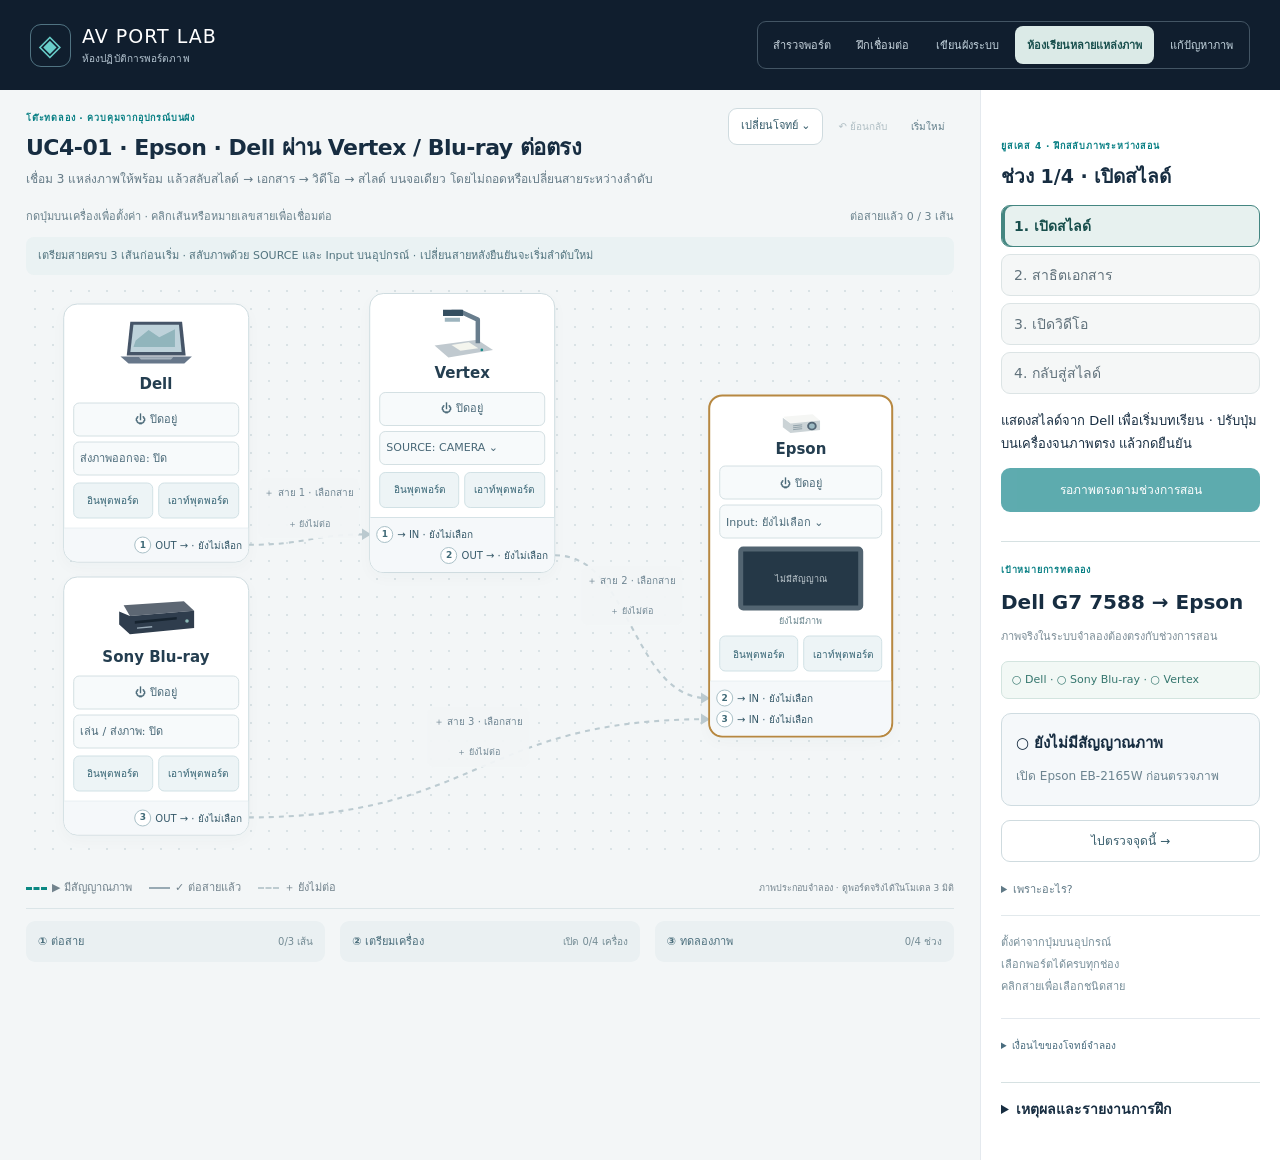
==== commit 1a35d49a: "Add use case 5: diagnose and restore classroom video across 12 fault scenarios" ====
--- a/classroom.html
+++ b/classroom.html
@@ -4,14 +4,14 @@
 <meta charset="utf-8"><meta name="viewport" content="width=device-width,initial-scale=1">
 <meta name="theme-color" content="#101e2e"><meta name="description" content="สำรวจพอร์ตบนโมเดล 3 มิติ และฝึกเชื่อมต่อระบบภาพ 18 โจทย์ พร้อมติดตามแหล่งภาพและผลจำลอง">
 <title>ห้องเรียนหลายแหล่งภาพ · AV Port Lab</title>
-<link rel="stylesheet" href="src/classroom.css?v=20261024-classroom">
-<link rel="stylesheet" href="src/port-lab.css?v=20261024-classroom">
-<link rel="stylesheet" href="src/connection-table.css?v=20261024-classroom">
+<link rel="stylesheet" href="src/classroom.css?v=20261024-troubleshoot">
+<link rel="stylesheet" href="src/port-lab.css?v=20261024-troubleshoot">
+<link rel="stylesheet" href="src/connection-table.css?v=20261024-troubleshoot">
 <script defer src="vendor/three.min.js"></script><script defer src="vendor/OrbitControls.js"></script><script defer src="vendor/GLTFLoader.js"></script>
-<script type="module" src="src/port-lab.mjs?v=20261024-classroom"></script>
+<script type="module" src="src/port-lab.mjs?v=20261024-troubleshoot"></script>
 </head>
 <body class="classroom-mode" data-activity="classroom">
-<header class="topbar"><a class="brand" href="index.html"><span class="brand-icon" aria-hidden="true">◈</span><span>AV <b>PORT LAB</b><small>ห้องปฏิบัติการพอร์ตภาพ</small></span></a><div class="course">การใช้และบำรุงรักษาเครื่องมือทางเทคโนโลยีการศึกษา<span>เทคโนโลยีและสื่อสารการศึกษา</span></div><nav class="mode-switch" aria-label="โหมดการเรียนรู้"><button type="button" id="mode-explore" aria-pressed="true">สำรวจพอร์ต</button><button type="button" id="mode-connect" aria-pressed="false">ฝึกเชื่อมต่อ</button><a class="diagram-nav" href="diagram.html">เขียนผังระบบ</a><a class="diagram-nav" href="classroom.html" aria-current="page">ห้องเรียนหลายแหล่งภาพ</a></nav></header>
+<header class="topbar"><a class="brand" href="index.html"><span class="brand-icon" aria-hidden="true">◈</span><span>AV <b>PORT LAB</b><small>ห้องปฏิบัติการพอร์ตภาพ</small></span></a><div class="course">การใช้และบำรุงรักษาเครื่องมือทางเทคโนโลยีการศึกษา<span>เทคโนโลยีและสื่อสารการศึกษา</span></div><nav class="mode-switch" aria-label="โหมดการเรียนรู้"><button type="button" id="mode-explore" aria-pressed="true">สำรวจพอร์ต</button><button type="button" id="mode-connect" aria-pressed="false">ฝึกเชื่อมต่อ</button><a class="diagram-nav" href="diagram.html">เขียนผังระบบ</a><a class="diagram-nav" href="classroom.html" aria-current="page">ห้องเรียนหลายแหล่งภาพ</a><a class="diagram-nav" href="troubleshoot.html">แก้ปัญหาภาพ</a></nav></header>
 <main class="workspace">
 <aside class="library"><div class="section-title"><span>01 / อุปกรณ์</span><span class="count">5 โมเดล</span></div><h1>เริ่มจากอุปกรณ์<br>ที่อยากสำรวจ</h1><p class="muted intro">เลือกโมเดล แล้วหมุนดูช่องต่อ<br>หรือเลือกพอร์ตเพื่อดูรายละเอียด</p><nav id="devices" aria-label="เลือกอุปกรณ์"></nav><div class="library-foot"><span class="tiny-title">เป้าหมายการเรียนรู้</span><p>รู้จักพอร์ต · เข้าใจ IN / OUT<br>เตรียมพร้อมเชื่อมต่อสัญญาณภาพ</p><div class="progress-track"><span></span></div><small>ขั้นที่ 1 จาก 3 · สำรวจพอร์ต</small></div></aside>
 <section class="stage" aria-label="พื้นที่โมเดลสามมิติ"><div class="stage-head"><div><span id="device-category" class="eyebrow">COMPUTER / SOURCE</span><h2 id="device-title">Dell G7 7588</h2><p id="stage-meta">กำลังเตรียมโมเดล…</p></div><span class="live-label"><i></i> 3D INTERACTIVE</span></div><div id="viewport" tabindex="0" aria-describedby="viewport-hint" aria-label="โมเดล 3 มิติ ลากเพื่อหมุน ใช้ปุ่มมุมมองหรือเลือกชื่อพอร์ตเพื่อสำรวจ"><canvas id="scene" aria-label="ภาพโมเดลสามมิติ"></canvas><div id="loader" role="status"><div class="spinner"></div><strong id="load-message">กำลังโหลดโมเดล</strong><span>เตรียมพื้นที่สำรวจของคุณ</span><button id="retry" hidden>ลองโหลดอีกครั้ง</button></div><div class="view-buttons" aria-label="มุมมองโมเดล"><button data-view="overview" title="ดูทั้งเครื่อง" class="active">ทั้งเครื่อง</button><button data-view="front">หน้า</button><button data-view="back">หลัง</button><button data-view="left">ซ้าย</button><button data-view="right">ขวา</button></div></div><div class="stage-bottom"><div class="stage-status"><div><span class="legend-dot"></span> <span id="selection-label">เลือกพอร์ตจากรายการ หรือคลิกบนตัวเครื่อง</span></div><div class="mouse-help" id="viewport-hint" aria-label="วิธีควบคุมโมเดลด้วยเมาส์"><span>กดซ้ายค้างแล้วลาก: หมุน</span><span>หมุนล้อเมาส์: ซูม</span><span>กดขวาค้างแล้วลาก: เลื่อนตำแหน่ง</span></div></div><button id="reset-view" class="text-button">↺ รีเซ็ตมุมมอง</button></div><div class="review-banner" id="review-banner" hidden><span>โหมดปรับเทียบ: เลือกชื่อพอร์ต แล้วคลิกผิวหน้าช่องต่อบนโมเดล</span><button id="save-point" disabled>ใช้จุดที่คลิก</button></div></section>
--- a/src/port-lab.css
+++ b/src/port-lab.css
@@ -33,3 +33,6 @@
 .practice-mode .workspace{height:max(800px,calc(100dvh - 90px))}.practice-mode .stage{min-height:0}
 @media(max-width:850px){.practice-mode .workspace{height:auto;grid-template-rows:auto 820px auto}.lesson-heading #scenario-title{font-size:18px}}
 @media(max-width:520px){.signal-row{grid-template-columns:minmax(0,1fr) 48px minmax(0,1fr);gap:5px}.signal-row .signal-device{padding:6px}.signal-row .signal-device b{font-size:9px}.signal-row .signal-device span{font-size:9px}.lesson-target strong{font-size:10px}.lesson-target span{font-size:9px}.lesson-screen span{overflow-wrap:anywhere}}
+
+/* Five activity links wrap as a group on smaller screens. */
+@media(max-width:1000px){.topbar{height:auto;min-height:90px;flex-wrap:wrap;padding-top:14px;padding-bottom:14px;gap:12px}.mode-switch{flex-wrap:wrap;max-width:100%}.mode-switch a,.mode-switch button{white-space:nowrap}}
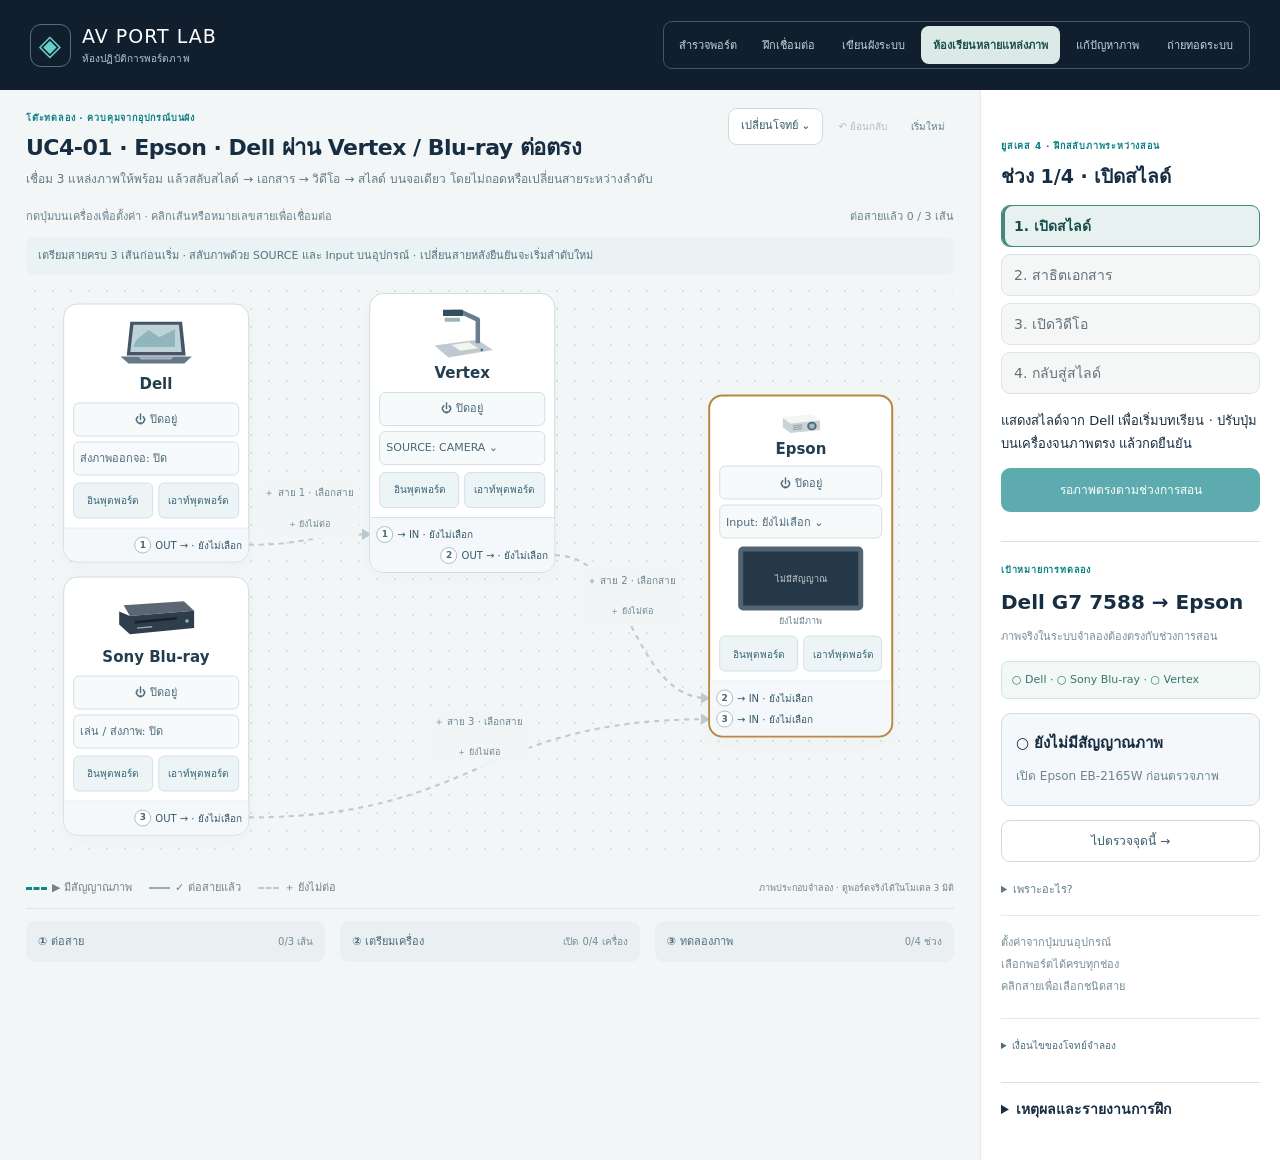
==== commit 8e405640: "Add use case 6: observe connected models, recreate faithful diagrams and hand off installation docum" ====
--- a/classroom.html
+++ b/classroom.html
@@ -4,14 +4,14 @@
 <meta charset="utf-8"><meta name="viewport" content="width=device-width,initial-scale=1">
 <meta name="theme-color" content="#101e2e"><meta name="description" content="สำรวจพอร์ตบนโมเดล 3 มิติ และฝึกเชื่อมต่อระบบภาพ 18 โจทย์ พร้อมติดตามแหล่งภาพและผลจำลอง">
 <title>ห้องเรียนหลายแหล่งภาพ · AV Port Lab</title>
-<link rel="stylesheet" href="src/classroom.css?v=20261024-troubleshoot">
-<link rel="stylesheet" href="src/port-lab.css?v=20261024-troubleshoot">
-<link rel="stylesheet" href="src/connection-table.css?v=20261024-troubleshoot">
+<link rel="stylesheet" href="src/classroom.css?v=20261025-transfer">
+<link rel="stylesheet" href="src/port-lab.css?v=20261025-transfer">
+<link rel="stylesheet" href="src/connection-table.css?v=20261025-transfer">
 <script defer src="vendor/three.min.js"></script><script defer src="vendor/OrbitControls.js"></script><script defer src="vendor/GLTFLoader.js"></script>
-<script type="module" src="src/port-lab.mjs?v=20261024-troubleshoot"></script>
+<script type="module" src="src/port-lab.mjs?v=20261025-transfer"></script>
 </head>
 <body class="classroom-mode" data-activity="classroom">
-<header class="topbar"><a class="brand" href="index.html"><span class="brand-icon" aria-hidden="true">◈</span><span>AV <b>PORT LAB</b><small>ห้องปฏิบัติการพอร์ตภาพ</small></span></a><div class="course">การใช้และบำรุงรักษาเครื่องมือทางเทคโนโลยีการศึกษา<span>เทคโนโลยีและสื่อสารการศึกษา</span></div><nav class="mode-switch" aria-label="โหมดการเรียนรู้"><button type="button" id="mode-explore" aria-pressed="true">สำรวจพอร์ต</button><button type="button" id="mode-connect" aria-pressed="false">ฝึกเชื่อมต่อ</button><a class="diagram-nav" href="diagram.html">เขียนผังระบบ</a><a class="diagram-nav" href="classroom.html" aria-current="page">ห้องเรียนหลายแหล่งภาพ</a><a class="diagram-nav" href="troubleshoot.html">แก้ปัญหาภาพ</a></nav></header>
+<header class="topbar"><a class="brand" href="index.html"><span class="brand-icon" aria-hidden="true">◈</span><span>AV <b>PORT LAB</b><small>ห้องปฏิบัติการพอร์ตภาพ</small></span></a><div class="course">การใช้และบำรุงรักษาเครื่องมือทางเทคโนโลยีการศึกษา<span>เทคโนโลยีและสื่อสารการศึกษา</span></div><nav class="mode-switch" aria-label="โหมดการเรียนรู้"><button type="button" id="mode-explore" aria-pressed="true">สำรวจพอร์ต</button><button type="button" id="mode-connect" aria-pressed="false">ฝึกเชื่อมต่อ</button><a class="diagram-nav" href="diagram.html">เขียนผังระบบ</a><a class="diagram-nav" href="classroom.html" aria-current="page">ห้องเรียนหลายแหล่งภาพ</a><a class="diagram-nav" href="troubleshoot.html">แก้ปัญหาภาพ</a><a class="diagram-nav" href="transfer.html">ถ่ายทอดระบบ</a></nav></header>
 <main class="workspace">
 <aside class="library"><div class="section-title"><span>01 / อุปกรณ์</span><span class="count">5 โมเดล</span></div><h1>เริ่มจากอุปกรณ์<br>ที่อยากสำรวจ</h1><p class="muted intro">เลือกโมเดล แล้วหมุนดูช่องต่อ<br>หรือเลือกพอร์ตเพื่อดูรายละเอียด</p><nav id="devices" aria-label="เลือกอุปกรณ์"></nav><div class="library-foot"><span class="tiny-title">เป้าหมายการเรียนรู้</span><p>รู้จักพอร์ต · เข้าใจ IN / OUT<br>เตรียมพร้อมเชื่อมต่อสัญญาณภาพ</p><div class="progress-track"><span></span></div><small>ขั้นที่ 1 จาก 3 · สำรวจพอร์ต</small></div></aside>
 <section class="stage" aria-label="พื้นที่โมเดลสามมิติ"><div class="stage-head"><div><span id="device-category" class="eyebrow">COMPUTER / SOURCE</span><h2 id="device-title">Dell G7 7588</h2><p id="stage-meta">กำลังเตรียมโมเดล…</p></div><span class="live-label"><i></i> 3D INTERACTIVE</span></div><div id="viewport" tabindex="0" aria-describedby="viewport-hint" aria-label="โมเดล 3 มิติ ลากเพื่อหมุน ใช้ปุ่มมุมมองหรือเลือกชื่อพอร์ตเพื่อสำรวจ"><canvas id="scene" aria-label="ภาพโมเดลสามมิติ"></canvas><div id="loader" role="status"><div class="spinner"></div><strong id="load-message">กำลังโหลดโมเดล</strong><span>เตรียมพื้นที่สำรวจของคุณ</span><button id="retry" hidden>ลองโหลดอีกครั้ง</button></div><div class="view-buttons" aria-label="มุมมองโมเดล"><button data-view="overview" title="ดูทั้งเครื่อง" class="active">ทั้งเครื่อง</button><button data-view="front">หน้า</button><button data-view="back">หลัง</button><button data-view="left">ซ้าย</button><button data-view="right">ขวา</button></div></div><div class="stage-bottom"><div class="stage-status"><div><span class="legend-dot"></span> <span id="selection-label">เลือกพอร์ตจากรายการ หรือคลิกบนตัวเครื่อง</span></div><div class="mouse-help" id="viewport-hint" aria-label="วิธีควบคุมโมเดลด้วยเมาส์"><span>กดซ้ายค้างแล้วลาก: หมุน</span><span>หมุนล้อเมาส์: ซูม</span><span>กดขวาค้างแล้วลาก: เลื่อนตำแหน่ง</span></div></div><button id="reset-view" class="text-button">↺ รีเซ็ตมุมมอง</button></div><div class="review-banner" id="review-banner" hidden><span>โหมดปรับเทียบ: เลือกชื่อพอร์ต แล้วคลิกผิวหน้าช่องต่อบนโมเดล</span><button id="save-point" disabled>ใช้จุดที่คลิก</button></div></section>
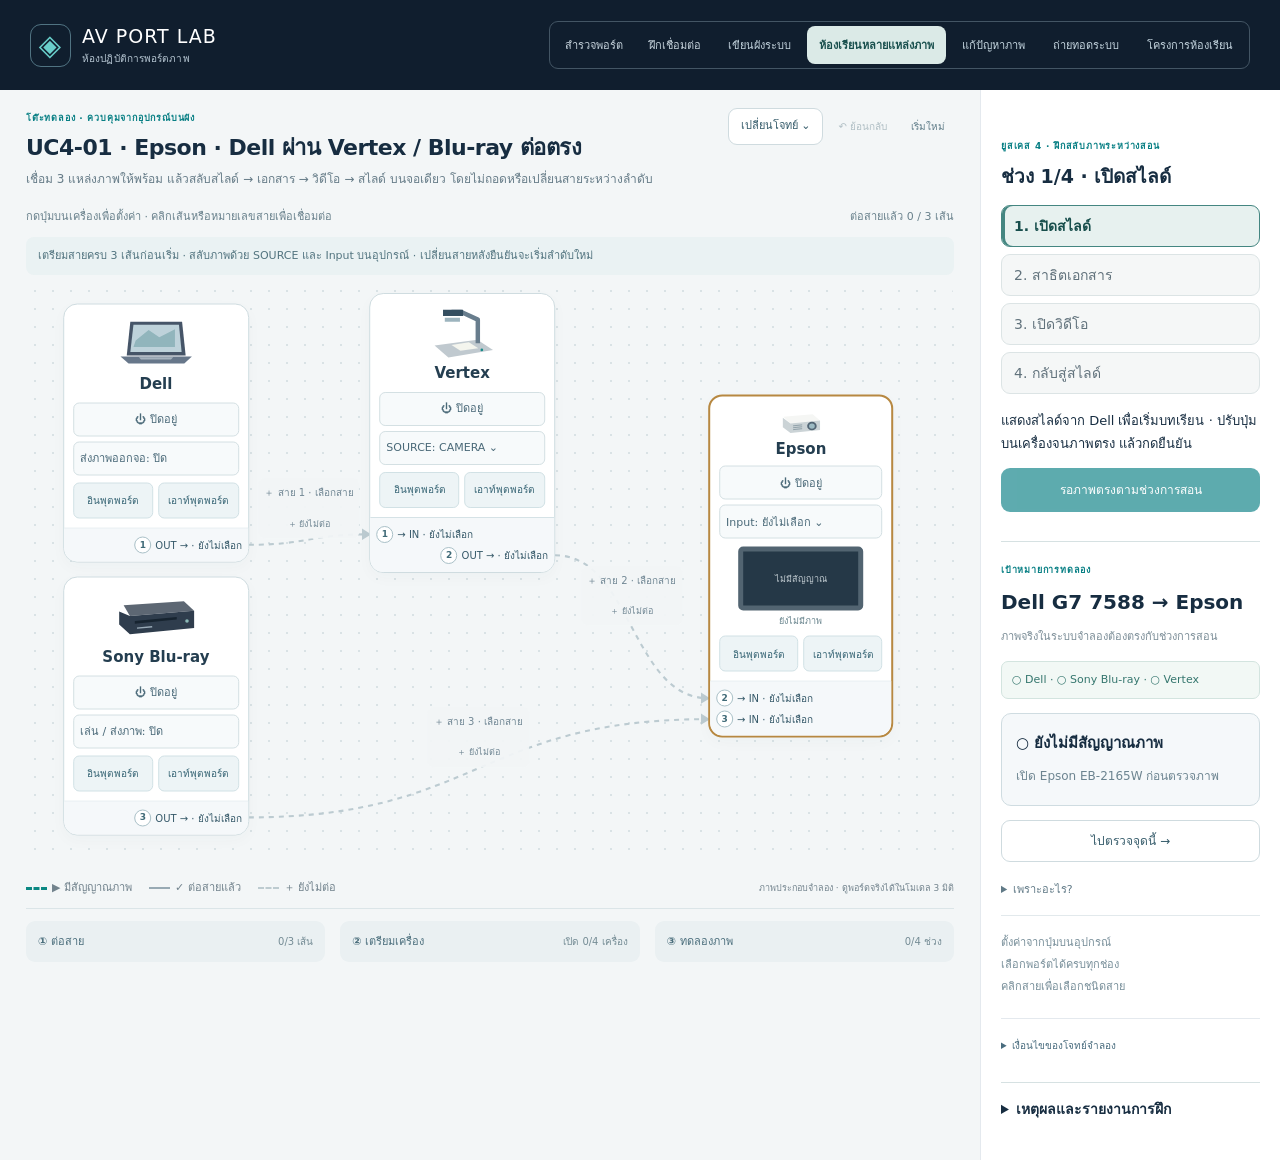
==== commit 0e2d3571: "Add use case 7: design, test and deliver classroom systems with portable project dossiers" ====
--- a/classroom.html
+++ b/classroom.html
@@ -4,14 +4,14 @@
 <meta charset="utf-8"><meta name="viewport" content="width=device-width,initial-scale=1">
 <meta name="theme-color" content="#101e2e"><meta name="description" content="สำรวจพอร์ตบนโมเดล 3 มิติ และฝึกเชื่อมต่อระบบภาพ 18 โจทย์ พร้อมติดตามแหล่งภาพและผลจำลอง">
 <title>ห้องเรียนหลายแหล่งภาพ · AV Port Lab</title>
-<link rel="stylesheet" href="src/classroom.css?v=20261025-transfer">
-<link rel="stylesheet" href="src/port-lab.css?v=20261025-transfer">
-<link rel="stylesheet" href="src/connection-table.css?v=20261025-transfer">
+<link rel="stylesheet" href="src/classroom.css?v=20261025-project">
+<link rel="stylesheet" href="src/port-lab.css?v=20261025-project">
+<link rel="stylesheet" href="src/connection-table.css?v=20261025-project">
 <script defer src="vendor/three.min.js"></script><script defer src="vendor/OrbitControls.js"></script><script defer src="vendor/GLTFLoader.js"></script>
-<script type="module" src="src/port-lab.mjs?v=20261025-transfer"></script>
+<script type="module" src="src/port-lab.mjs?v=20261025-project"></script>
 </head>
 <body class="classroom-mode" data-activity="classroom">
-<header class="topbar"><a class="brand" href="index.html"><span class="brand-icon" aria-hidden="true">◈</span><span>AV <b>PORT LAB</b><small>ห้องปฏิบัติการพอร์ตภาพ</small></span></a><div class="course">การใช้และบำรุงรักษาเครื่องมือทางเทคโนโลยีการศึกษา<span>เทคโนโลยีและสื่อสารการศึกษา</span></div><nav class="mode-switch" aria-label="โหมดการเรียนรู้"><button type="button" id="mode-explore" aria-pressed="true">สำรวจพอร์ต</button><button type="button" id="mode-connect" aria-pressed="false">ฝึกเชื่อมต่อ</button><a class="diagram-nav" href="diagram.html">เขียนผังระบบ</a><a class="diagram-nav" href="classroom.html" aria-current="page">ห้องเรียนหลายแหล่งภาพ</a><a class="diagram-nav" href="troubleshoot.html">แก้ปัญหาภาพ</a><a class="diagram-nav" href="transfer.html">ถ่ายทอดระบบ</a></nav></header>
+<header class="topbar"><a class="brand" href="index.html"><span class="brand-icon" aria-hidden="true">◈</span><span>AV <b>PORT LAB</b><small>ห้องปฏิบัติการพอร์ตภาพ</small></span></a><div class="course">การใช้และบำรุงรักษาเครื่องมือทางเทคโนโลยีการศึกษา<span>เทคโนโลยีและสื่อสารการศึกษา</span></div><nav class="mode-switch" aria-label="โหมดการเรียนรู้"><button type="button" id="mode-explore" aria-pressed="true">สำรวจพอร์ต</button><button type="button" id="mode-connect" aria-pressed="false">ฝึกเชื่อมต่อ</button><a class="diagram-nav" href="diagram.html">เขียนผังระบบ</a><a class="diagram-nav" href="classroom.html" aria-current="page">ห้องเรียนหลายแหล่งภาพ</a><a class="diagram-nav" href="troubleshoot.html">แก้ปัญหาภาพ</a><a class="diagram-nav" href="transfer.html">ถ่ายทอดระบบ</a><a class="diagram-nav" href="project.html">โครงการห้องเรียน</a></nav></header>
 <main class="workspace">
 <aside class="library"><div class="section-title"><span>01 / อุปกรณ์</span><span class="count">5 โมเดล</span></div><h1>เริ่มจากอุปกรณ์<br>ที่อยากสำรวจ</h1><p class="muted intro">เลือกโมเดล แล้วหมุนดูช่องต่อ<br>หรือเลือกพอร์ตเพื่อดูรายละเอียด</p><nav id="devices" aria-label="เลือกอุปกรณ์"></nav><div class="library-foot"><span class="tiny-title">เป้าหมายการเรียนรู้</span><p>รู้จักพอร์ต · เข้าใจ IN / OUT<br>เตรียมพร้อมเชื่อมต่อสัญญาณภาพ</p><div class="progress-track"><span></span></div><small>ขั้นที่ 1 จาก 3 · สำรวจพอร์ต</small></div></aside>
 <section class="stage" aria-label="พื้นที่โมเดลสามมิติ"><div class="stage-head"><div><span id="device-category" class="eyebrow">COMPUTER / SOURCE</span><h2 id="device-title">Dell G7 7588</h2><p id="stage-meta">กำลังเตรียมโมเดล…</p></div><span class="live-label"><i></i> 3D INTERACTIVE</span></div><div id="viewport" tabindex="0" aria-describedby="viewport-hint" aria-label="โมเดล 3 มิติ ลากเพื่อหมุน ใช้ปุ่มมุมมองหรือเลือกชื่อพอร์ตเพื่อสำรวจ"><canvas id="scene" aria-label="ภาพโมเดลสามมิติ"></canvas><div id="loader" role="status"><div class="spinner"></div><strong id="load-message">กำลังโหลดโมเดล</strong><span>เตรียมพื้นที่สำรวจของคุณ</span><button id="retry" hidden>ลองโหลดอีกครั้ง</button></div><div class="view-buttons" aria-label="มุมมองโมเดล"><button data-view="overview" title="ดูทั้งเครื่อง" class="active">ทั้งเครื่อง</button><button data-view="front">หน้า</button><button data-view="back">หลัง</button><button data-view="left">ซ้าย</button><button data-view="right">ขวา</button></div></div><div class="stage-bottom"><div class="stage-status"><div><span class="legend-dot"></span> <span id="selection-label">เลือกพอร์ตจากรายการ หรือคลิกบนตัวเครื่อง</span></div><div class="mouse-help" id="viewport-hint" aria-label="วิธีควบคุมโมเดลด้วยเมาส์"><span>กดซ้ายค้างแล้วลาก: หมุน</span><span>หมุนล้อเมาส์: ซูม</span><span>กดขวาค้างแล้วลาก: เลื่อนตำแหน่ง</span></div></div><button id="reset-view" class="text-button">↺ รีเซ็ตมุมมอง</button></div><div class="review-banner" id="review-banner" hidden><span>โหมดปรับเทียบ: เลือกชื่อพอร์ต แล้วคลิกผิวหน้าช่องต่อบนโมเดล</span><button id="save-point" disabled>ใช้จุดที่คลิก</button></div></section>
--- a/src/port-lab.css
+++ b/src/port-lab.css
@@ -36,3 +36,4 @@
 
 /* Five activity links wrap as a group on smaller screens. */
 @media(max-width:1000px){.topbar{height:auto;min-height:90px;flex-wrap:wrap;padding-top:14px;padding-bottom:14px;gap:12px}.mode-switch{flex-wrap:wrap;max-width:100%}.mode-switch a,.mode-switch button{white-space:nowrap}}
+@media(max-width:1500px){.topbar .course{display:none}}
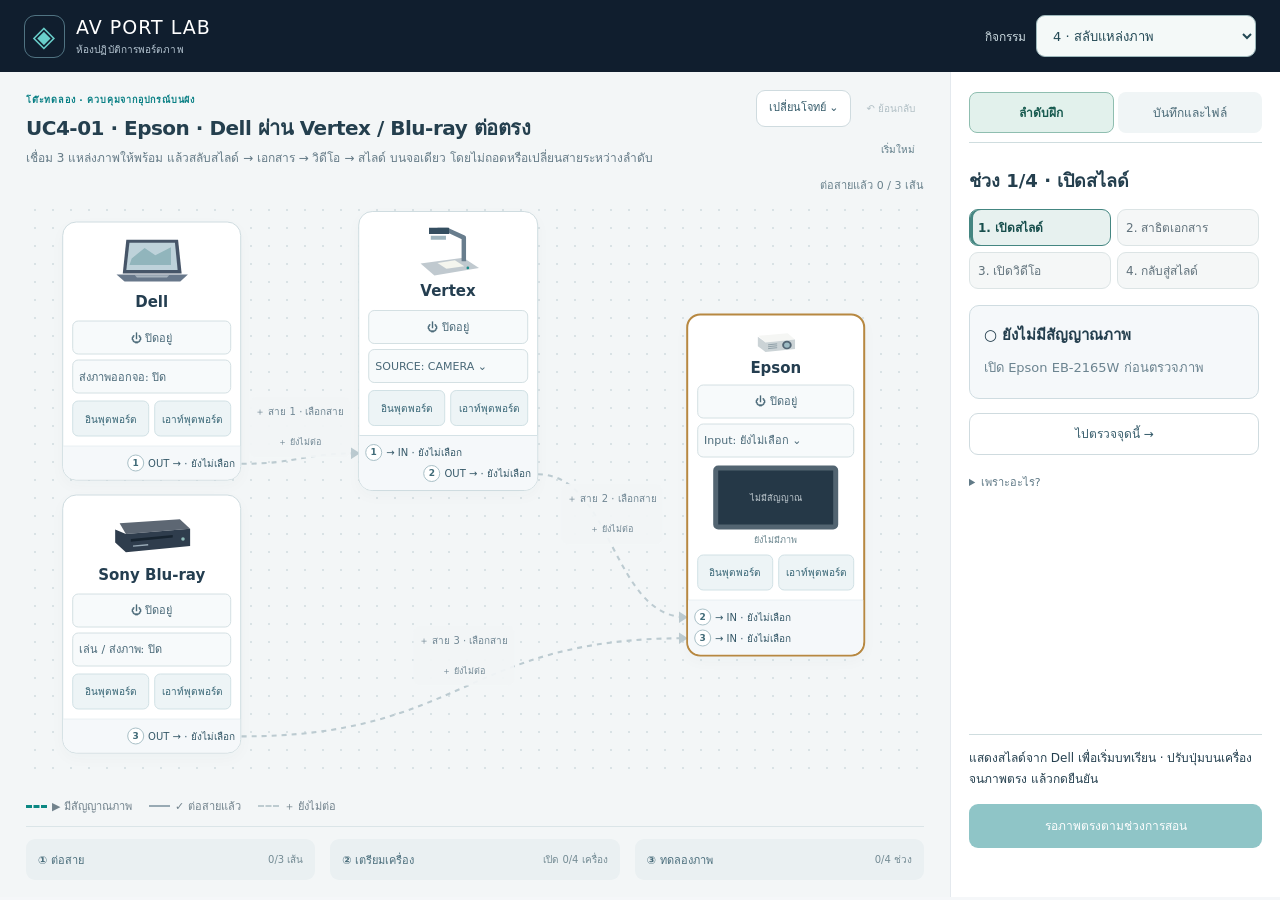
==== commit dabe2a91: "Unify UX for use cases 3–7 with task panels, contextual wire controls and a fitted, zoomable canvas" ====
--- a/classroom.html
+++ b/classroom.html
@@ -4,12 +4,12 @@
 <meta charset="utf-8"><meta name="viewport" content="width=device-width,initial-scale=1">
 <meta name="theme-color" content="#101e2e"><meta name="description" content="สำรวจพอร์ตบนโมเดล 3 มิติ และฝึกเชื่อมต่อระบบภาพ 18 โจทย์ พร้อมติดตามแหล่งภาพและผลจำลอง">
 <title>ห้องเรียนหลายแหล่งภาพ · AV Port Lab</title>
-<link rel="stylesheet" href="src/classroom.css?v=20261025-project">
-<link rel="stylesheet" href="src/port-lab.css?v=20261025-project">
-<link rel="stylesheet" href="src/connection-table.css?v=20261025-project">
+<link rel="stylesheet" href="src/classroom.css?v=20261025-ux">
+<link rel="stylesheet" href="src/port-lab.css?v=20261025-ux">
+<link rel="stylesheet" href="src/connection-table.css?v=20261025-ux">
 <script defer src="vendor/three.min.js"></script><script defer src="vendor/OrbitControls.js"></script><script defer src="vendor/GLTFLoader.js"></script>
-<script type="module" src="src/port-lab.mjs?v=20261025-project"></script>
-</head>
+<script type="module" src="src/port-lab.mjs?v=20261025-ux"></script>
+<link rel="stylesheet" href="src/workspace.css?v=20261025-ux"></head>
 <body class="classroom-mode" data-activity="classroom">
 <header class="topbar"><a class="brand" href="index.html"><span class="brand-icon" aria-hidden="true">◈</span><span>AV <b>PORT LAB</b><small>ห้องปฏิบัติการพอร์ตภาพ</small></span></a><div class="course">การใช้และบำรุงรักษาเครื่องมือทางเทคโนโลยีการศึกษา<span>เทคโนโลยีและสื่อสารการศึกษา</span></div><nav class="mode-switch" aria-label="โหมดการเรียนรู้"><button type="button" id="mode-explore" aria-pressed="true">สำรวจพอร์ต</button><button type="button" id="mode-connect" aria-pressed="false">ฝึกเชื่อมต่อ</button><a class="diagram-nav" href="diagram.html">เขียนผังระบบ</a><a class="diagram-nav" href="classroom.html" aria-current="page">ห้องเรียนหลายแหล่งภาพ</a><a class="diagram-nav" href="troubleshoot.html">แก้ปัญหาภาพ</a><a class="diagram-nav" href="transfer.html">ถ่ายทอดระบบ</a><a class="diagram-nav" href="project.html">โครงการห้องเรียน</a></nav></header>
 <main class="workspace">
--- a/src/workspace.css
+++ b/src/workspace.css
@@ -0,0 +1,44 @@
+/* Shared workspace for use cases 3–7. Styles are scoped away from explore/practice. */
+.ux-workspace{--ux-line:#cfdddf;--ux-ink:#243f4e;--ux-accent:#197b75;--ux-muted:#5d7580;color:var(--ux-ink)}
+.ux-workspace [hidden]{display:none!important}.ux-workspace .topbar{min-height:72px;height:auto;padding:14px 24px;gap:20px;flex-wrap:wrap}
+.activity-navigation{margin-left:auto;display:flex;align-items:center;gap:10px}.activity-navigation label{font-size:12px;color:#cbdae0}.activity-navigation select{max-width:330px;min-width:220px;background:#f4f9f8;color:#234955;border:1px solid #9eb9bc;border-radius:9px;padding:9px 12px;font:inherit;font-size:13px;min-height:42px}
+.ux-workspace .editor{grid-template-columns:225px minmax(0,1fr) 320px;min-height:calc(100dvh - 74px)}
+.ux-workspace .library,.ux-workspace .properties{padding:20px 16px;min-width:0}.ux-workspace .library h1{font-size:21px;line-height:1.5;margin:8px 0 18px}
+.ux-workspace .library p,.ux-workspace .properties p,.ux-workspace .properties label{font-size:12px;line-height:1.8}.ux-workspace .library .eyebrow{font-size:10px}
+.ux-workspace .design-space{padding:18px 14px;position:relative;min-width:0}.ux-workspace .canvas-toolbar{gap:9px}.ux-workspace .canvas-toolbar>div:first-child{flex:1;min-width:170px}.ux-workspace .canvas-toolbar strong{font-size:17px;line-height:1.6}.ux-workspace .canvas-toolbar p{font-size:12px;line-height:1.8;color:#496b76;margin:7px 0}
+.ux-workspace .canvas-scroll{height:calc(100dvh - 270px);min-height:400px;max-height:780px;position:relative;background:#eef3f5;overscroll-behavior:contain}
+.canvas-scaled-area{position:relative;min-width:1px;min-height:1px;overflow:hidden;overflow:clip}.ux-workspace #diagram-canvas{transform-origin:0 0}
+.canvas-view-tools{display:flex;align-items:center;flex-wrap:wrap;gap:5px;margin:8px 0}.canvas-view-tools button{font-size:11px;min-height:34px;padding:6px 9px}.canvas-view-tools [aria-pressed="true"]{background:#dfefea;border-color:#83b2a5}.canvas-view-tools span{font-size:11px;min-width:38px;text-align:center;color:#426773}.workspace-help{font-size:11px!important;color:#607b85;margin-top:9px}
+.workspace-tabs{display:flex;gap:4px;border-bottom:1px solid var(--ux-line);padding:0 0 9px;margin:0 0 15px;position:sticky;top:0;background:#fff;z-index:9}
+.workspace-tabs button{flex:1;font-size:12px;min-height:41px;padding:8px 5px;border:1px solid transparent;background:#f0f5f6;color:#496976;border-radius:8px;white-space:normal}
+.workspace-tabs [aria-selected="true"]{background:#e2f1ec;color:#185b50;border-color:#8fbeb0;font-weight:700}.workspace-tab-panel{outline:none}.workspace-tab-panel:focus-visible{outline:2px solid #ca9d55;outline-offset:4px}
+.ux-workspace .properties>.workspace-tab-panel>.review-section{margin:0;padding:0;border:0}.ux-workspace .properties h2{font-size:16px;margin:8px 0 12px}
+.ux-workspace .properties select,.ux-workspace .properties textarea{font-size:13px;line-height:1.7}.ux-workspace .properties button{min-height:40px;font-size:12px}
+.workspace-unfolded{margin:0!important;padding:0!important;border:0!important}.workspace-unfolded>summary{display:none}.workspace-unfolded>label{font-size:12px!important}
+.workspace-actions{position:sticky;bottom:0;background:#fff;padding:13px 0 4px;margin-top:15px;border-top:1px solid var(--ux-line);z-index:8;display:grid;gap:8px}.workspace-actions>button{width:100%;margin:0!important;min-height:44px!important}.workspace-actions>button+button{background:#e8f3ee;color:#245e53;border:1px solid #9dc7b9}
+.selection-dock{background:#fff;border:1px solid #aec9c8;border-radius:10px;padding:10px 12px;margin:8px 0;display:flex;align-items:start;gap:10px;box-shadow:0 3px 14px #2b4b5a0d}.selection-dock #diagram-selection{min-width:0;flex:1;display:flex;align-items:center;gap:8px;flex-wrap:wrap}.selection-dock p{font-size:11px;line-height:1.5;margin:0;max-width:100%}.selection-dock .selection-title{font-weight:700}.selection-dock #diagram-selection>p:nth-child(2){flex:1;min-width:150px}.selection-dock label{font-size:11px}.selection-dock select{width:auto;max-width:240px;font-size:12px}.selection-close{flex-shrink:0;background:#f1f5f6;font-size:11px;min-height:34px}.selection-dock .move-buttons{display:flex;gap:4px}.selection-dock button{font-size:11px;min-height:34px}
+.compact-devices{display:grid!important;grid-template-columns:1fr 1fr;gap:7px!important}.compact-devices button{min-height:78px;display:flex!important;flex-direction:column;gap:4px!important;padding:8px 5px!important;text-align:center!important}.compact-devices button span{height:28px}.compact-devices button svg{width:38px!important;height:28px!important}.compact-devices button strong{font-size:10px!important;line-height:1.5}.compact-devices button:disabled{opacity:.45}
+.ux-workspace .transfer-reference details{margin-top:10px}.ux-workspace .reference-device{padding:9px}.ux-workspace .reference-device button{font-size:11px;min-height:37px}.ux-workspace .transfer-handoff>p.small{display:none}.library-switch>.workspace-tabs button{font-size:11px}.mission-details{margin:10px 0!important;padding:8px 0!important}.mission-details p{margin-bottom:0}.ux-workspace #project-tests{font-size:12px}.ux-workspace .project-delivery .workspace-unfolded+details{margin-top:14px!important}.ux-workspace .project-progress{font-size:12px}
+.workspace-redundant,.workspace-secondary.result-tip{display:none!important}.ux-workspace .board-heading>strong,.ux-workspace .simulation-note{display:none}.ux-workspace .board-heading{justify-content:flex-end;margin-top:0}.ux-workspace .pan-hint{font-size:11px}.ux-workspace .table-toolbar h2{font-size:20px}.ux-workspace .table-toolbar p{font-size:12px;line-height:1.8}.ux-workspace .table-checkpoints{font-size:11px}
+.ux-workspace.practice-mode .workspace{grid-template-columns:minmax(0,1fr) 330px}.ux-workspace.practice-mode #lesson-pane{padding:20px 18px;max-width:none;width:100%}.ux-workspace .table-tools{max-width:210px}.ux-workspace #learning-mode{display:none}.ux-workspace .mode-label{display:none}
+.ux-workspace .classroom-sequence{border:0;margin:0;padding:0}.ux-workspace .classroom-sequence>.tiny-title{display:none}.ux-workspace .classroom-sequence ol{grid-template-columns:1fr 1fr;gap:6px}.ux-workspace .classroom-sequence li{font-size:12px;padding:8px}.ux-workspace .classroom-sequence h2{font-size:18px}.ux-workspace .classroom-sequence p{font-size:13px}.ux-workspace .trouble-panel{padding:0;margin:0;border:0}.ux-workspace .trouble-panel .test-summary{margin-top:0}.ux-workspace .trouble-panel .trouble-help{margin-top:12px}.ux-workspace .trouble-panel .workspace-tabs{margin-top:0}.ux-workspace .trouble-form label{font-size:12px}.ux-workspace .trouble-files>p.small{font-size:11px}.ux-workspace .test-summary strong{font-size:15px}
+.embedded-view .topbar,.embedded-view .library,.embedded-view .inspector-tabs,.embedded-view .inspector-foot{display:none!important}.embedded-view .workspace{display:grid;grid-template-columns:minmax(0,1fr) 280px;grid-template-rows:none;min-height:100dvh}.embedded-view .stage{min-height:600px}
+@media(max-width:1150px){.ux-workspace .editor{grid-template-columns:190px minmax(0,1fr) 290px}.ux-workspace .library,.ux-workspace .properties{padding:16px 12px}.ux-workspace .canvas-scroll{min-height:380px}.ux-workspace .canvas-view-tools button{font-size:10px}}
+@media(max-width:950px){.ux-workspace .editor{grid-template-columns:190px minmax(0,1fr)}.ux-workspace .properties{grid-column:1/-1;display:block;min-width:0;border-top:1px solid var(--ux-line)}.ux-workspace .canvas-scroll{height:580px}.ux-workspace .properties .workspace-tabs{max-width:600px}.ux-workspace .workspace-actions{position:static;max-width:600px}.ux-workspace.practice-mode .workspace{grid-template-columns:1fr}.ux-workspace.practice-mode #lesson-pane{max-width:760px;margin:auto}.activity-navigation select{min-width:190px}.embedded-view .workspace{grid-template-columns:minmax(0,1fr) 250px}}
+@media(max-width:650px){.ux-workspace .editor{display:block}.ux-workspace .topbar{padding:12px 16px;gap:10px}.activity-navigation{width:100%;margin:0}.activity-navigation select{flex:1;max-width:none;font-size:12px}.ux-workspace .library{border-bottom:1px solid var(--ux-line)}.compact-devices{grid-template-columns:repeat(3,minmax(0,1fr))}.compact-devices button{min-height:64px}.ux-workspace .canvas-scroll{height:480px;min-height:350px}.ux-workspace .canvas-toolbar strong{font-size:15px}.ux-workspace .selection-dock #diagram-selection{display:block}.selection-dock select{width:100%;max-width:none;margin:6px 0}.selection-dock p{margin-bottom:5px}.ux-workspace .properties{padding:18px 16px}.ux-workspace .table-toolbar{flex-direction:column}.ux-workspace .table-tools{max-width:none;justify-content:flex-start}.embedded-view .workspace{display:block}.embedded-view .stage{min-height:500px}.embedded-view .inspector{border-top:1px solid var(--ux-line)}}
+@media print{.activity-navigation,.workspace-tabs,.workspace-actions,.selection-dock,.canvas-view-tools{display:none!important}.ux-workspace #print-diagram,.ux-workspace .project-print,.ux-workspace .transfer-print{display:block}}
+.workspace-actions>p{font-size:12px!important;line-height:1.7;margin:0 0 7px}.workspace-actions>p:empty{display:none}
+@media(min-width:951px){
+ .ux-workspace .properties{height:calc(100dvh - 100px);position:sticky;top:12px;display:flex;flex-direction:column;overflow:hidden}
+ .ux-workspace .properties>.workspace-tab-panel{flex:1;min-height:0;overflow:auto;padding-right:4px;scrollbar-width:thin}
+ .ux-workspace .properties>.workspace-tabs,.ux-workspace .properties>.workspace-actions{flex-shrink:0}
+ .ux-workspace .properties>.workspace-actions{position:static}
+ .ux-workspace .library{max-height:calc(100dvh - 100px);overflow:auto;align-self:start;scrollbar-width:thin}
+ .ux-workspace.practice-mode #lesson-pane{height:calc(100dvh - 100px);position:sticky;top:12px;display:flex;flex-direction:column;overflow:hidden}
+ .ux-workspace #lesson-pane>.workspace-tab-panel,.ux-workspace .trouble-panel>.workspace-tab-panel{flex:1;min-height:0;overflow:auto;padding-right:3px;scrollbar-width:thin}
+ .ux-workspace #lesson-pane>.workspace-tabs,.ux-workspace #lesson-pane>.workspace-actions,.ux-workspace .trouble-panel>.workspace-tabs,.ux-workspace .trouble-panel>.workspace-actions{flex-shrink:0}
+ .ux-workspace #lesson-pane .workspace-actions{position:static}
+ .ux-workspace .trouble-panel{height:100%;display:flex;flex-direction:column;min-height:0;overflow:hidden}
+}
+.ux-workspace .diagram-legend span,.ux-workspace .library>p.muted{display:none}
+@media(max-width:650px){.canvas-view-tools button,.workspace-tabs button,.activity-navigation select{min-height:44px}}
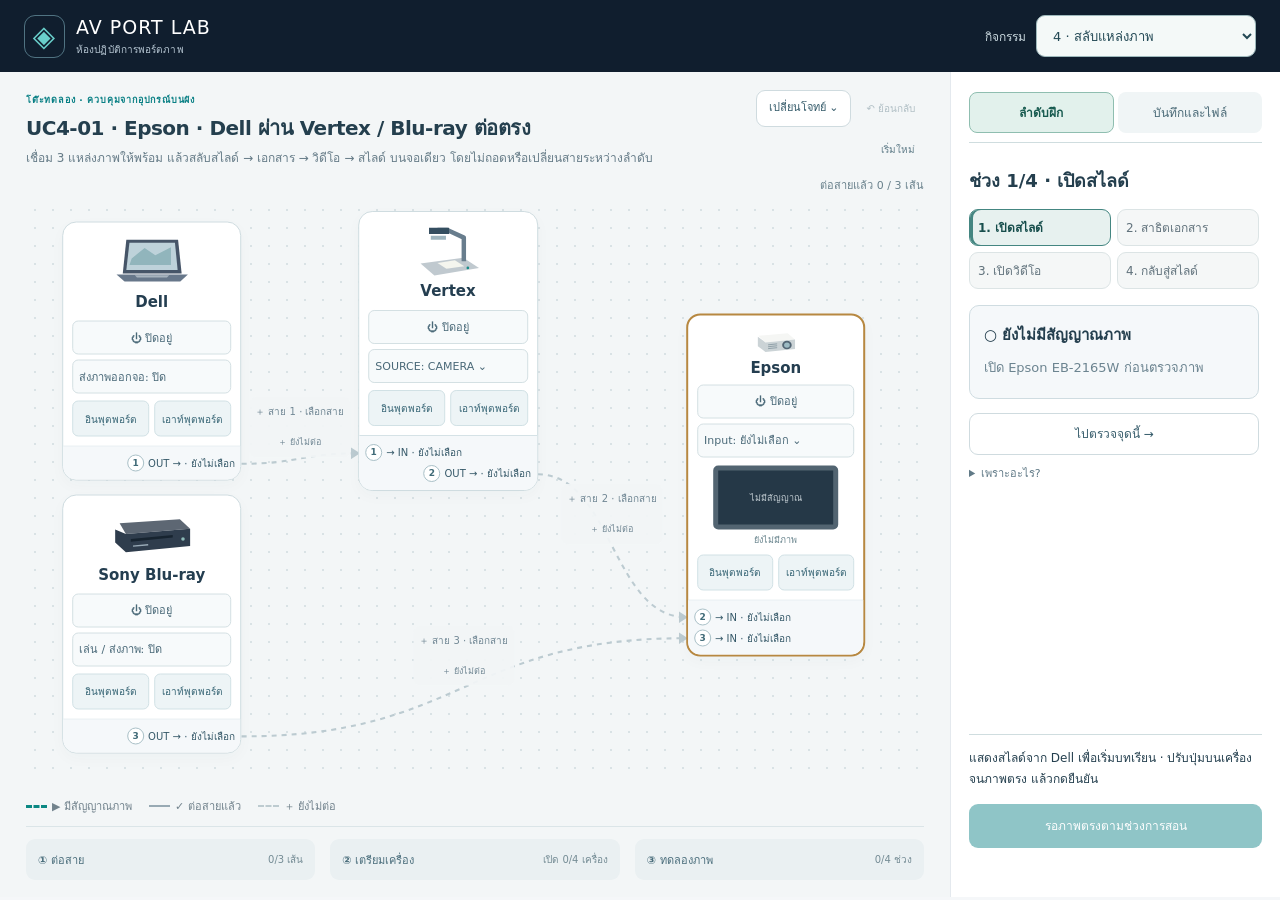
==== commit 08fc4662: "Keep export actions and explanatory notes on separate rows in the new task panels" ====
--- a/classroom.html
+++ b/classroom.html
@@ -9,7 +9,7 @@
 <link rel="stylesheet" href="src/connection-table.css?v=20261025-ux">
 <script defer src="vendor/three.min.js"></script><script defer src="vendor/OrbitControls.js"></script><script defer src="vendor/GLTFLoader.js"></script>
 <script type="module" src="src/port-lab.mjs?v=20261025-ux"></script>
-<link rel="stylesheet" href="src/workspace.css?v=20261025-ux"></head>
+<link rel="stylesheet" href="src/workspace.css?v=20261025-ux2"></head>
 <body class="classroom-mode" data-activity="classroom">
 <header class="topbar"><a class="brand" href="index.html"><span class="brand-icon" aria-hidden="true">◈</span><span>AV <b>PORT LAB</b><small>ห้องปฏิบัติการพอร์ตภาพ</small></span></a><div class="course">การใช้และบำรุงรักษาเครื่องมือทางเทคโนโลยีการศึกษา<span>เทคโนโลยีและสื่อสารการศึกษา</span></div><nav class="mode-switch" aria-label="โหมดการเรียนรู้"><button type="button" id="mode-explore" aria-pressed="true">สำรวจพอร์ต</button><button type="button" id="mode-connect" aria-pressed="false">ฝึกเชื่อมต่อ</button><a class="diagram-nav" href="diagram.html">เขียนผังระบบ</a><a class="diagram-nav" href="classroom.html" aria-current="page">ห้องเรียนหลายแหล่งภาพ</a><a class="diagram-nav" href="troubleshoot.html">แก้ปัญหาภาพ</a><a class="diagram-nav" href="transfer.html">ถ่ายทอดระบบ</a><a class="diagram-nav" href="project.html">โครงการห้องเรียน</a></nav></header>
 <main class="workspace">
--- a/src/workspace.css
+++ b/src/workspace.css
@@ -42,3 +42,6 @@
 }
 .ux-workspace .diagram-legend span,.ux-workspace .library>p.muted{display:none}
 @media(max-width:650px){.canvas-view-tools button,.workspace-tabs button,.activity-navigation select{min-height:44px}}
+.ux-workspace .workspace-tab-panel>button{display:block;width:100%;margin:9px 0}
+.ux-workspace .workspace-tab-panel>small{display:block;font-size:11px;line-height:1.8;margin:12px 0;color:#607985}
+.ux-workspace .workspace-tab-panel>.project-file{background:#f8fbfa;margin:10px 0}
